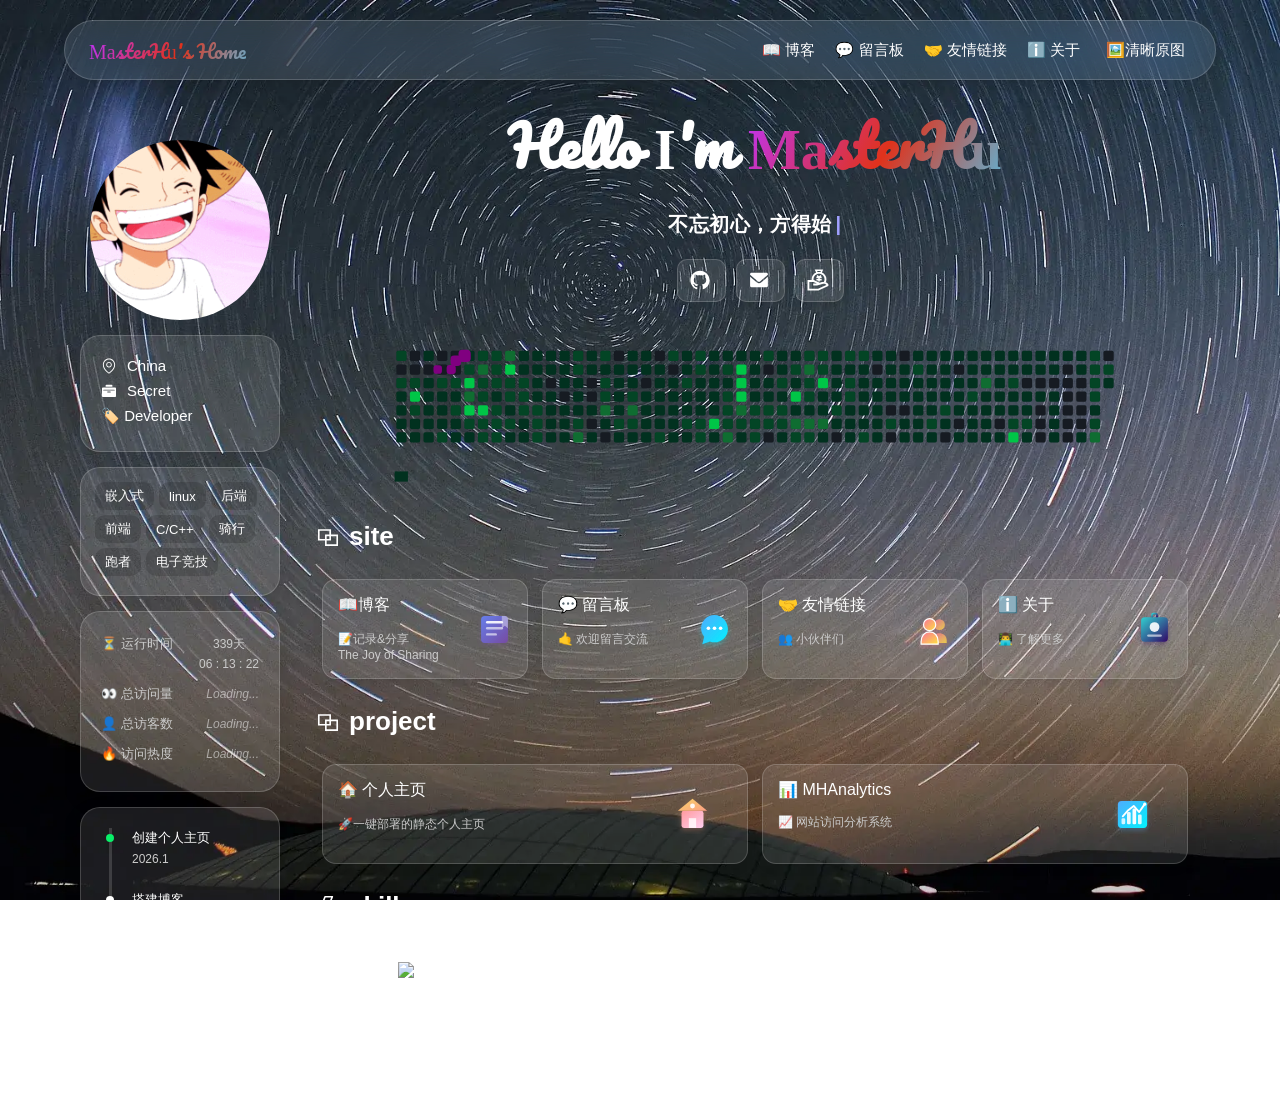
==== index.html @ 06f2e7b7 "♿ feat: v1.1.0 — accessibility and UX enhancement - ♿ WCAG 2.1 AA: ARIA, Focus Trap, keyboard nav, r" ====
<!-- =========================================================
 * MasterHu Homepage
 * Author: MasterHu
 * Website: https://masterhu.com.cn
 * License: CC BY-NC 4.0
 * ========================================================= -->

<!DOCTYPE html>
<html lang="zh-CN">

<head>
  <meta charset="UTF-8">
  <meta http-equiv="X-UA-Compatible" content="IE=edge">
  <meta name="viewport" content="width=device-width, initial-scale=1.0, maximum-scale=5.0, user-scalable=yes">

  <!-- Primary Meta Tags -->
  <!-- [CUSTOMIZE]: SEO metadata stays static on purpose — social crawlers
       do not execute JS, so og/twitter/jsonLd must be in the HTML.
       Rendered content is configured in static/js/config.js instead. -->
  <title>𝓜𝓪𝓼𝓽𝓮𝓻𝓱𝓾 | 个人主页</title>
  <meta name="title" content="MasterHu | 个人主页">
  <meta name="description" content="MasterHu 的个人主页 - 记录、分享、成长。让每一次技术探索和生活感悟都有迹可循。">
  <meta name="keywords" content="masterhu,开发者,masterhu主页,masterhu homepage,个人主页,技术博客,开源项目,前端开发,后端开发,嵌入式开发">
  <meta name="author" content="MasterHu">
  <meta name="theme-color" content="#667eea">
  <meta name="robots" content="index,follow">
  <meta name="googlebot" content="index,follow">
  <meta name="language" content="zh-CN">
  <meta name="revisit-after" content="7 days">
  <link rel="canonical" href="https://masterhu.com.cn/">

  <!-- Preload Critical Resources -->
  <!-- live2d is the only runtime third-party origin; no crossorigin — its no-CORS requests reuse this socket -->
  <link rel="preconnect" href="https://registry.npmmirror.com">
  <link rel="preconnect" href="https://skillicons.dev" crossorigin>
  <link rel="preload" as="image" href="./static/img/avatar.gif">
  <link rel="preload" as="image" href="./static/img/background.webp">
  <link rel="preload" href="./static/fonts/Pacifico-Regular.ttf" as="font" type="font/ttf" crossorigin>

  <!-- Open Graph / Facebook Meta Tags -->
  <meta property="og:type" content="website">
  <meta property="og:url" content="https://masterhu.com.cn/">
  <meta property="og:title" content="MasterHu | 个人主页">
  <meta property="og:description" content="探索技术与艺术的边界，记录我的数字旅程。">
  <meta property="og:image" content="https://masterhu.com.cn/static/img/background.webp">
  <meta property="og:image:alt" content="MasterHu Homepage">
  <meta property="og:site_name" content="MasterHu Homepage">
  <meta property="og:locale" content="zh_CN">

  <!-- Twitter -->
  <meta name="twitter:card" content="summary_large_image">
  <meta name="twitter:url" content="https://masterhu.com.cn/">
  <meta name="twitter:title" content="MasterHu | 个人主页">
  <meta name="twitter:description" content="探索技术与艺术的边界，记录我的数字旅程。">
  <meta name="twitter:image" content="https://masterhu.com.cn/static/img/background.webp">
  <meta name="twitter:creator" content="@masterhu">
  <meta name="twitter:site" content="@masterhu">

  <!-- Additional SEO Meta Tags -->
  <meta name="application-name" content="MasterHu Homepage">
  <meta name="apple-mobile-web-app-title" content="MasterHu">
  <meta name="apple-mobile-web-app-capable" content="yes">
  <meta name="apple-mobile-web-app-status-bar-style" content="default">
  <meta name="mobile-web-app-capable" content="yes">
  <meta name="msapplication-TileColor" content="#667eea">

  <!-- JSON-LD Structured Data -->
  <script type="application/ld+json">
  {
    "@context": "https://schema.org",
    "@type": "Person",
    "name": "MasterHu",
    "url": "https://masterhu.com.cn",
    "sameAs": [
      "https://github.com/masterhulab",
      "https://blog.masterhu.com.cn"
    ],
    "jobTitle": "Full Stack Developer",
    "worksFor": {
      "@type": "Organization",
      "name": "Freelance"
    },
    "knowsAbout": ["HTML", "CSS", "JavaScript", "React", "Vue", "Node.js", "Python", "Go", "C/C++", "Linux", "Docker"],
    "image": "https://masterhu.com.cn/static/img/avatar.gif"
  }
  </script>

  <!-- Favicon -->
  <link rel="icon" href="./static/img/favicon.ico">
  <link rel="apple-touch-icon" href="./static/img/avatar.gif">

  <!-- Site Config: single content source, edit static/js/config.js -->
  <script src="./static/js/config.js"></script>

  <!-- Without JS nothing renders: drop the overlay and show a hint instead -->
  <noscript>
    <style>
      .mh-loading { display: none !important; }
      .mh-noscript { display: flex !important; }
    </style>
    <div class="mh-noscript" role="alert">
      <div class="mh-noscript-card">
        <span class="mh-noscript-icon">🛰️</span>
        <p>本站内容由 JavaScript 渲染，请在浏览器设置中启用后刷新。</p>
      </div>
    </div>
  </noscript>

  <!-- Inline Theme: Prevent Flash of Unstyled Content (FOUC) -->
  <!-- Reads SITE_CONFIG.themes.classes; with no config there is nothing to
       apply, so the page stays on the :root defaults -->
  <script>
    try {
      var t = parseInt(localStorage.getItem("MH_THEME_INDEX"), 10);
      if (!isFinite(t)) t = 0;
      var THEME_CLASSES = (typeof SITE_CONFIG !== "undefined" && SITE_CONFIG.themes && SITE_CONFIG.themes.classes)
        ? SITE_CONFIG.themes.classes
        : [];
      if (THEME_CLASSES[t]) document.documentElement.classList.add(THEME_CLASSES[t]);
    } catch(e) {}
  </script>

  <!-- Stylesheets -->
  <link rel="stylesheet" href="./static/css/style.css?v=1.1.0">
  <link rel="stylesheet" href="./static/css/mobile.css?v=1.1.0">
  <link rel="stylesheet" href="./static/css/theme.css?v=1.1.0">
</head>

<body>
  <!-- Loading Screen -->
  <div class="mh-loading" role="status" aria-label="页面加载中">
    <div class="mh-loading-spinner">
      <div class="mh-loading-ring"></div>
    </div>
    <span class="mh-loading-text" id="loading-brand"></span>
  </div>

  <!-- Navigation Bar -->
  <nav class="mh-nav">
    <div class="nav-container">
      <span class="gradient-text" id="nav-brand"></span>
      <!-- Nav links and the theme toggle are rendered from SITE_CONFIG.nav -->
      <ul class="nav-links" id="nav-links"></ul>
      <div class="nav-burger" aria-label="Toggle navigation" aria-expanded="false" role="button" tabindex="0">
        <div class="line1" aria-hidden="true"></div>
        <div class="line2" aria-hidden="true"></div>
        <div class="line3" aria-hidden="true"></div>
      </div>
    </div>
  </nav>

  <!-- Background Filter Overlay -->
  <div class="mh-bg-filter" aria-hidden="true"></div>

  <!-- Main Layout -->
  <main class="mh-layout">
    <!-- Left Sidebar -->
    <aside class="mh-sidebar">
      <div class="mh-avatar" id="sidebar-avatar"></div>
      <div class="mh-sidebar-section mh-bio" id="sidebar-bio"></div>
      <div class="mh-sidebar-section mh-tags" id="sidebar-tags"></div>
      <dl class="mh-sidebar-section mh-status">
        <div class="mh-status-item mh-status-item--uptime">
          <dt class="mh-status-title">⏳ 运行时间</dt>
          <dd class="mh-status-text mh-status-text--uptime" id="run-time">Loading...</dd>
        </div>
        <div class="mh-status-item">
          <dt class="mh-status-title">👀 总访问量</dt>
          <dd class="mh-status-text">
            <span id="mh_site_pv"><i class="mh-inline-loading">Loading...</i></span>
          </dd>
        </div>
        <div class="mh-status-item">
          <dt class="mh-status-title">👤 总访客数</dt>
          <dd class="mh-status-text">
            <span id="mh_site_uv"><i class="mh-inline-loading">Loading...</i></span>
          </dd>
        </div>

        <div class="mh-status-item">
          <dt class="mh-status-title">🔥 访问热度</dt>
          <dd class="mh-status-text">
            <span id="mh_page_pv"><i class="mh-inline-loading">Loading...</i></span>
          </dd>
        </div>
      </dl>
      <div class="mh-sidebar-section mh-timeline">
        <ul class="mh-timeline-list" id="sidebar-timeline"></ul>
      </div>
    </aside>
    <div class="mh-content">
      <header class="hero-section">
        <div class="avatar-mobile" id="hero-avatar"></div>

        <div class="hero-intro">
          <div class="hero-greeting" id="hero-greeting"></div>
          <div class="hero-motto" id="hero-motto" aria-hidden="true"></div>
          <span class="sr-only" id="hero-motto-alt"></span>
        </div>

        <!-- Social action buttons come from SITE_CONFIG.hero.social -->
        <div class="hero-actions" id="hero-actions"></div>

        <div class="snake">
          <img id="snake-img" alt="Snake Contribution Graph" loading="lazy" decoding="async" />
        </div>
      </header>

      <section class="mh-sections">
        <div class="mh-sections-title">
          <svg class="icon" aria-hidden="true">
            <use href="./static/svg/icons.svg#icon-layout"></use>
          </svg><span id="site-section-title"></span>
        </div>
        <div class="mh-site-grid" id="site-grid"></div>

        <div class="mh-sections-title">
          <svg class="icon" aria-hidden="true">
            <use href="./static/svg/icons.svg#icon-layout"></use>
          </svg><span id="project-section-title"></span>
        </div>
        <div class="mh-project-grid" id="project-grid"></div>
      </section>

      <section class="mh-sections">
        <div class="mh-sections-title">
          <svg class="icon" aria-hidden="true">
            <use href="./static/svg/icons.svg#icon-skills"></use>
          </svg>skills
        </div>
        <div class="mh-skills" id="skills"></div>
      </section>
    </div>
  </main>

  <!-- Footer -->
  <footer>
    <p>Copyright &copy; <time id="footer-year" datetime="2026">2026</time> By <a id="footer-link"><span id="footer-signature"></span></a>. <span id="footer-rights"></span></p>
  </footer>

  <!-- Modal for Images -->
  <div class="mh-modal" role="dialog" aria-modal="true" aria-hidden="true">
    <div class="modal-main">
      <button class="modal-close" aria-label="Close modal" type="button">×</button>
      <div class="modal-stack">
        <div class="modal-hint">⟵ 左右滑动切换 ⟶</div>
        <div class="modal-stack-inner" id="reward-stack">
          <div class="modal-arrow modal-arrow-left" aria-hidden="true">‹</div>
          <!-- Reward QR images are rendered from SITE_CONFIG.reward -->
          <div class="modal-arrow modal-arrow-right" aria-hidden="true">›</div>
        </div>
      </div>
      <img class="modal-img" src="data:," alt="Reward QR Code" />
    </div>
  </div>

  <!-- Third-party extras: Live2D mascot + analytics -->
  <!-- [CUSTOMIZE]: Replace CDN / tracker or remove entirely -->
  <!-- Pinned to 1.0.12 for reproducible builds; use the jsdelivr URLs when deploying overseas -->
  <!-- Injected after DOMContentLoaded so first paint never waits on third parties -->
  <script>
    window.addEventListener("DOMContentLoaded", function () {
      // Add entries here (tag + attributes) to bring in your own analytics,
      // chat widget or any other non-critical third-party asset.
      var EXTERNALS = [
        { tag: "link", attrs: { rel: "stylesheet", href: "https://registry.npmmirror.com/weblive2d/1.0.12/files/waifu.css" } },
        { tag: "script", attrs: { src: "https://registry.npmmirror.com/weblive2d/1.0.12/files/js/autoload.js" } },
        { tag: "script", attrs: { src: "https://insight.masterhu.com.cn/tracker.js" } }
      ];
      EXTERNALS.forEach(function (item) {
        var node = document.createElement(item.tag);
        if (item.tag === "script") node.async = true;
        Object.keys(item.attrs).forEach(function (name) {
          node.setAttribute(name, item.attrs[name]);
        });
        document.head.appendChild(node);
      });
    });
  </script>

  <script src="./static/js/script.js?v=1.1.0" defer></script>
</body>
</html>
---- static/css/style.css ----
/* =========================================================
 * MasterHu Homepage Styles
 * Author: MasterHu
 * Website: https://masterhu.com.cn
 * License: CC BY-NC 4.0
 * ========================================================= */

/* ==================================================
   Global Resets & Fonts
================================================== */
:root {
  /* Modern Style Font Stack */
  --font-family-zh: -apple-system, BlinkMacSystemFont, "PingFang SC", "Hiragino Sans GB", "Microsoft YaHei", sans-serif;
  --font-family-en: -apple-system, BlinkMacSystemFont, "SF Pro Text", "Helvetica Neue", Helvetica, Arial, sans-serif;
  --font-family-title: "Pacifico-Regular", cursive;
  
  /* iOS-inspired Design Tokens */
  --modern-radius-lg: 20px;
  --modern-radius-md: 14px;
  --modern-radius-sm: 10px;
  --modern-transition: cubic-bezier(0.25, 0.1, 0.25, 1);
  --spring-bounce: cubic-bezier(0.34, 1.56, 0.64, 1);
}

::selection {
  background-color: var(--accent-color);
  color: var(--primary-text-color);
}

/* Scrollbar Styling */
::-webkit-scrollbar {
  width: 8px;
  height: 8px;
}

::-webkit-scrollbar-track {
  background: transparent;
}

::-webkit-scrollbar-thumb {
  background-color: rgba(128, 128, 128, 0.4);
  border-radius: 4px;
  backdrop-filter: blur(4px);
}

::-webkit-scrollbar-thumb:hover {
  background-color: rgba(128, 128, 128, 0.6);
}

@font-face {
  font-family: "Pacifico-Regular";
  src: url(../fonts/Pacifico-Regular.ttf);
  font-display: swap;
}

* {
  margin: 0;
  padding: 0;
  box-sizing: border-box;
}

html {
  width: 100%;
  /* clip, not hidden: hidden creates a scroll container and breaks descendant position:sticky */
  overflow-x: clip;
  scroll-behavior: smooth;
}

body {
  position: relative;
  display: flex;
  flex-direction: column;
  width: 100%;
  height: 100%;
  min-height: 100vh;
  overflow-x: clip;

  font-family: var(--font-family-en), var(--font-family-zh);
  color: var(--primary-text-color);
  background: var(--main-bg-color);
  background-repeat: no-repeat;
  background-size: cover;
  background-position: center;
  background-attachment: fixed;
  
  transition: color 0.1s ease, background-color 0.2s ease;
}

/* Lock background scroll while the modal is open */
body.modal-open {
  overflow: hidden;
}

a {
  text-decoration: none;
  color: inherit;
  outline: none;
  border: none;
  -webkit-tap-highlight-color: transparent;
}

a:hover {
  text-decoration: none;
}

/* Accessibility: Visible focus for keyboard users */
a:focus-visible,
button:focus-visible {
  outline: 2px solid var(--accent-color);
  outline-offset: 2px;
}

a:focus:not(:focus-visible) {
  outline: none;
}

/* Screen-reader only text (visually hidden, announced by AT) */
.sr-only {
  position: absolute;
  width: 1px;
  height: 1px;
  margin: -1px;
  padding: 0;
  overflow: hidden;
  clip: rect(0, 0, 0, 0);
  white-space: nowrap;
  border: 0;
}



/* ==================================================
   Components: Loading Overlay
================================================== */
/* [CUSTOMIZE] Loading overlay */
.mh-loading {
  position: fixed;
  inset: 0;
  z-index: var(--z-index-loading);
  
  display: flex;
  flex-direction: column;
  justify-content: center;
  align-items: center;
  gap: 32px;
  
  background: var(--main-bg-color);
  background-repeat: no-repeat;
  background-size: cover;
  background-position: center;
  opacity: 1;
  transform: scale(1);
  transition: opacity 0.6s cubic-bezier(0.4, 0, 0.2, 1), 
              transform 0.6s cubic-bezier(0.4, 0, 0.2, 1);
}

.mh-loading.hide {
  opacity: 0;
  transform: scale(1.08);
  pointer-events: none;
}

/* [CUSTOMIZE] Loading spinner — premium multi-layer */
.mh-loading-spinner {
  position: relative;
  width: 80px;
  height: 80px;
  border-radius: 50%;
  /* Layer 1: Outer thin ring */
  border: 1.5px solid rgba(160, 160, 255, 0.2);
  border: 1.5px solid color-mix(in srgb, var(--accent-color, #a0a0ff), transparent 80%);
  animation: mh-loading-outer-spin 6s linear infinite;
  /* Center glow */
  box-shadow: 0 0 30px 2px rgba(160, 160, 255, 0.1);
  box-shadow: 0 0 30px 2px color-mix(in srgb, var(--accent-color, #a0a0ff), transparent 70%);
}

/* Layer 2: Gradient arc ring (inner) */
.mh-loading-ring {
  position: absolute;
  inset: 8px;
  border-radius: 50%;
  background: conic-gradient(
    from 0deg,
    transparent 0%,
    var(--accent-color, #a0a0ff) 25%,
    rgba(160, 160, 255, 0.5) 40%,
    transparent 65%
  );
  background: conic-gradient(
    from 0deg,
    transparent 0%,
    var(--accent-color, #a0a0ff) 25%,
    color-mix(in srgb, var(--accent-color, #a0a0ff), transparent 50%) 40%,
    transparent 65%
  );
  -webkit-mask: radial-gradient(farthest-side, transparent calc(100% - 3px), #000 calc(100% - 3px));
  mask: radial-gradient(farthest-side, transparent calc(100% - 3px), #000 calc(100% - 3px));
  animation: mh-loading-inner-spin 1.4s cubic-bezier(0.45, 0, 0.55, 1) infinite;
}

/* Layer 3: Orbiting dots (3 dots via box-shadow) */
.mh-loading-spinner::before {
  content: "";
  position: absolute;
  top: 50%;
  left: 50%;
  width: 4px;
  height: 4px;
  margin: -2px 0 0 -2px;
  border-radius: 50%;
  background: var(--accent-color, #a0a0ff);
  box-shadow:
    0px -30px 0 -0.5px var(--accent-color, #a0a0ff),
    26px 15px 0 -0.5px var(--accent-color, #a0a0ff),
    -26px 15px 0 -0.5px var(--accent-color, #a0a0ff);
  animation: mh-loading-orbit 3s linear infinite;
}

/* Layer 4: Center pulse glow */
.mh-loading-spinner::after {
  content: "";
  position: absolute;
  top: 50%;
  left: 50%;
  width: 8px;
  height: 8px;
  margin: -4px 0 0 -4px;
  border-radius: 50%;
  background: var(--accent-color, #a0a0ff);
  box-shadow: 0 0 12px 3px rgba(160, 160, 255, 0.3);
  box-shadow: 0 0 12px 3px color-mix(in srgb, var(--accent-color, #a0a0ff), transparent 50%);
  animation: mh-loading-center-pulse 1.8s ease-in-out infinite;
}

/* Brand text */
.mh-loading-text {
  font-family: var(--font-family-en), var(--font-family-zh);
  font-size: 16px;
  font-weight: 700;
  letter-spacing: 4px;
  color: var(--primary-text-color);
  text-transform: uppercase;
  animation: mh-loading-text-breath 2s ease-in-out infinite alternate;
}

/* --- Keyframes --- */
@keyframes mh-loading-outer-spin {
  0% { transform: rotate(0deg); }
  100% { transform: rotate(360deg); }
}

@keyframes mh-loading-inner-spin {
  0% { transform: rotate(0deg); }
  100% { transform: rotate(-360deg); }
}

@keyframes mh-loading-orbit {
  0% { transform: rotate(0deg); }
  100% { transform: rotate(360deg); }
}

@keyframes mh-loading-center-pulse {
  0%, 100% { opacity: 0.4; transform: scale(0.8); }
  50% { opacity: 1; transform: scale(1.3); }
}

@keyframes mh-loading-text-breath {
  0% { opacity: 0.3; }
  100% { opacity: 1; }
}

/* Fallback for reduced motion */
@media (prefers-reduced-motion: reduce) {
  *, *::before, *::after {
    animation-duration: 0.01ms !important;
    animation-iteration-count: 1 !important;
    transition-duration: 0.01ms !important;
    scroll-behavior: auto !important;
  }
}

/* ==================================================
   Custom Cursor
================================================== */
body {
  /* Default Cursor: High Contrast Black Arrow (macOS Black Style), hotspot at arrow tip (4 2) */
  cursor: url("../svg/cursor-auto.svg") 4 2, auto;
}

a, button, .mh-site-card, .mh-project-card, .nav-theme-toggle, .hero-actions-item, .nav-burger {
  /* Pointer Cursor: High Contrast Black Hand, hotspot at fingertip (11 3) */
  cursor: url("../svg/cursor-pointer.svg") 11 3, pointer;
}

/* ==================================================
   Noscript fallback (revealed via <noscript> in index.html)
================================================== */
.mh-noscript {
  display: none;
  position: fixed;
  inset: 0;
  z-index: var(--z-index-loading);

  justify-content: center;
  align-items: center;

  background: var(--main-bg-color);
  background-size: cover;
  background-position: center;
  background-repeat: no-repeat;
}

.mh-noscript-card {
  display: flex;
  flex-direction: column;
  align-items: center;
  gap: 12px;
  padding: 32px 40px;
  max-width: 90%;

  background: var(--card-bg-color);
  border: var(--glass-border);
  border-radius: var(--modern-radius-lg);
  box-shadow: var(--modern-shadow);
  backdrop-filter: blur(var(--card-filter));
  -webkit-backdrop-filter: blur(var(--card-filter));

  color: var(--primary-text-color);
  font-size: 15px;
  line-height: 1.6;
  text-align: center;
}

.mh-noscript-icon {
  font-size: 34px;
  line-height: 1;
}

/* ==================================================
   Layout: Navigation
================================================== */
.mh-nav {
  position: fixed;
  top: 20px;
  left: 50%;
  transform: translateX(-50%);
  z-index: var(--z-index-nav);

  width: 90%;
  max-width: 1200px;
  height: 60px;

  /* Modern Blur Effect for Navigation */
  background: var(--nav-bg-color);
  border: var(--glass-border);
  border-radius: 999px; /* Pill shape */
  box-shadow: var(--modern-shadow);

  backdrop-filter: blur(20px) saturate(180%);
  -webkit-backdrop-filter: blur(20px) saturate(180%);

}

.nav-container {
  display: flex;
  justify-content: space-between;
  align-items: center;
  height: 100%;
  padding: 0 24px;
}

/* Gradient Text Effect */
.gradient-text {
  font-family: var(--font-family-title);
  color: var(--primary-text-color);
  
  background-image: var(--gradient);
  background-size: 200% auto;
  background-position: 0% center;
  -webkit-background-clip: text;
  background-clip: text;
  -webkit-text-fill-color: transparent;
  
  animation: mh-kf-fluid-gradient 10s ease-in-out infinite;
}

.nav-container .gradient-text {
  font-size: 20px;
}

@keyframes mh-kf-fluid-gradient {
  0%   { background-position: 100% 50%; }
  50%  { background-position: 0% 50%; }
  100% { background-position: 100% 50%; }
}

.nav-links {
  display: flex;
  align-items: center;
  gap: 20px;
  list-style: none;
}

.nav-links a {
  display: flex;
  align-items: center;
  gap: 5px;
  
  font-size: 15px;
  font-weight: 500;
  color: var(--primary-text-color);
  
  transition: 0.3s;
}

.nav-links a:hover {
  color: var(--accent-color);
  text-shadow: 0 0 8px rgba(160, 160, 255, 0.4);
  text-shadow: 0 0 8px color-mix(in srgb, var(--accent-color) 40%, transparent);
  transform: scale(1.1);
}

/* Theme Toggle Button */
.nav-theme-toggle {
  display: flex;
  align-items: center;
  justify-content: center;
  
  padding: 6px;
  border: none;
  border-radius: 6px;
  background: transparent;
  
  color: var(--primary-text-color);
  font-size: 15px;
  white-space: nowrap;
  cursor: pointer;
  
  transition: all 0.3s ease;
}

.nav-theme-toggle:hover {
  color: var(--accent-color);
  text-shadow: 0 0 8px rgba(160, 160, 255, 0.4);
  text-shadow: 0 0 8px color-mix(in srgb, var(--accent-color) 40%, transparent);
  transform: scale(1.1);
}

.nav-theme-toggle:focus-visible {
  outline: 2px solid var(--accent-color);
  outline-offset: 2px;
}

/* Burger Menu (Hidden on Desktop) */
.nav-burger {
  display: none;
  cursor: pointer;
}

.nav-burger div {
  width: 25px;
  height: 3px;
  margin: 5px;
  background-color: var(--primary-text-color);
  transition: all 0.3s ease;
  border-radius: 4px;
}

.toggle .line1 { transform: rotate(-45deg) translate(-5px, 6px); }
.toggle .line2 { opacity: 0; }
.toggle .line3 { transform: rotate(45deg) translate(-5px, -6px); }

/* Background Filter Overlay */
.mh-bg-filter {
  position: fixed;
  z-index: var(--z-index-negative);
  width: 100%;
  height: 100%;
  
  background: var(--back-filter-color);
  backdrop-filter: blur(var(--back-filter));
  -webkit-backdrop-filter: blur(var(--back-filter));
  
  pointer-events: none;
  transition: backdrop-filter 0.3s ease;
}

/* ==================================================
   Layout: Main Structure
================================================== */
.mh-layout {
  position: relative;
  display: flex;
  flex-direction: row;
  flex: 1;
  
  width: 100%;
  max-width: 1150px;
  margin: 0 auto;
  padding-top: 60px;
  
  transition: transform 0.5s ease;
}

/* ==================================================
   Component: Sidebar
================================================== */
.mh-sidebar {
  position: sticky;
  /* Offset for the fixed navbar so it does not cover the avatar */
  top: 90px;
  left: 0;
  
  display: flex;
  flex-direction: column;
  align-items: center;
  
  width: 230px;
  height: calc(100vh - 90px);
  padding: 0 15px;
  overflow-y: auto;
}

.mh-sidebar::-webkit-scrollbar {
  display: none;
}

.mh-avatar {
  flex-shrink: 0;
  width: 90%;
  aspect-ratio: 1/1;
  margin: 50px auto 0;
  
  background-image: url(../img/avatar.gif);
  background-size: cover;
  background-position: center;
  background-repeat: no-repeat;
  border-radius: 50%;
}

.mh-sidebar-section {
  flex-shrink: 0;
  width: 100%;
  margin-top: 15px;
  padding: 20px;
  
  background: var(--card-bg-color);
  border-radius: var(--modern-radius-lg);
  border: var(--glass-border);
  box-shadow: var(--modern-shadow);
  
  backdrop-filter: blur(var(--card-filter));
  -webkit-backdrop-filter: blur(var(--card-filter));
}

/* --- Bio Section --- */
.mh-bio {
  display: flex;
  flex-direction: column;
  justify-content: center;
}

.mh-bio-item {
  display: flex;
  align-items: center;
  margin-bottom: 5px;
  
  font-size: 15px;
  line-height: 20px;
  overflow: hidden;
}

.mh-bio-item i, .mh-bio-item svg {
  width: 16px;
  height: 16px;
  margin-right: 10px;
  fill: var(--icon-fill-color);
  font-size: 18px;
}

/* --- Tags Section --- */
.mh-tags {
  display: flex;
  flex-wrap: wrap;
  padding: 14px;
}

.mh-tags-item {
  display: flex;
  justify-content: center;
  align-items: center;
  
  height: 28px;
  margin: 0 5px 5px 0;
  padding: 10px;
  
  background: var(--tag-bg-color);
  border-radius: 10px;
  font-size: 13px;
}

/* --- Status Section --- */
.mh-status {
  display: flex;
  flex-direction: column;
  gap: 1px;
  min-height: min-content;
}

.mh-status-item {
  display: flex;
  justify-content: space-between;
  align-items: center;
  padding: 2px 0;
  margin-bottom: 5px;
  
  font-size: 13px;
  line-height: 20px;
}

.mh-status-title {
  display: flex;
  align-items: center;
  gap: 6px;
  color: var(--secondary-text-color);
}

.mh-status-text {
  font-weight: 600;
  color: var(--primary-text-color);
  font-variant-numeric: tabular-nums;
}

.mh-status-item--uptime {
  align-items: flex-start;
}

.mh-status-text--uptime {
  text-align: center;
  
  font-size: 12px;
  font-weight: 500;
  color: var(--secondary-text-color);
  
  white-space: pre-wrap;
  word-break: break-word;
}

.mh-inline-loading {
  font-size: 12px;
  font-style: italic;
  font-weight: normal;
  opacity: 0.5;
}

/* --- Timeline Section --- */
.mh-timeline-list {
  width: 100%;
  max-height: 220px;
  padding-left: 8px;
  
  list-style: none;
  font-size: 13px;
  
  overflow-y: scroll;
  /* proximity, not mandatory: mandatory locks scrolling when content nears the container height */
  scroll-snap-type: y proximity;
  scrollbar-width: none;
}

.mh-timeline-list::-webkit-scrollbar {
  display: none;
}

.mh-timeline-item {
  position: relative;
  padding: 0 0 24px 20px;
  border-left: 3px solid var(--timeline-line-color);
  scroll-snap-align: start;
  
  color: var(--primary-text-color);
  transition: border-left-color 0.3s ease;
}

.mh-timeline-item--more {
  border-left-style: dashed;
  border-left-color: var(--timeline-line-color);
}

.mh-timeline-item--more .mh-timeline-dot {
  display: none;
}

.mh-timeline-dot {
  position: absolute;
  top: 6px;
  left: -6px;
  
  width: 8px;
  height: 8px;
  
  background-color: var(--timeline-dot-color, #fff);
  border: 2px solid var(--timeline-dot-color, #fff);
  border-radius: 50%;
  
  transition: background-color 0.3s ease, border-color 0.3s ease, box-shadow 0.3s ease;
}

.mh-timeline-list .mh-timeline-item:first-child .mh-timeline-dot {
  background-color: var(--timeline-active-dot-color, #09f069);
  border-color: var(--timeline-active-dot-color, #09f069);
  animation: mh-timeline-pulse 1.8s ease infinite;
}

@keyframes mh-timeline-pulse {
  0%   { box-shadow: 0 0 0 0px var(--timeline-active-dot-color, #09f069); }
  70%  { box-shadow: 0 0 0 8px transparent; }
  100% { box-shadow: 0 0 0 0px transparent; }
}

.mh-timeline-text {
  position: relative;
  margin-bottom: 4px;
  
  font-size: 13px;
  line-height: 1.5;
  color: var(--primary-text-color);
  
  white-space: nowrap;
  overflow: hidden;
  text-overflow: ellipsis;
}

.mh-timeline-item:hover .mh-timeline-text {
  white-space: normal;
  overflow: visible;
}

.mh-timeline-date {
  font-size: 12px;
  color: var(--secondary-text-color);
  transition: transform 0.2s ease, opacity 0.2s ease;
}

.mh-timeline-item:hover .mh-timeline-date {
  transform: scale(1.05);
  opacity: 0.9;
}

.mh-timeline-item:hover .mh-timeline-dot {
  background-color: var(--timeline-active-dot-color, #aaffcd);
  border-color: var(--timeline-active-dot-color, #aaffcd);
  box-shadow: 0 0 10px var(--timeline-active-dot-color, rgba(170, 255, 205, 0.4));
}

/* ==================================================
   Component: Content Area
================================================== */
.mh-content {
  position: relative;
  display: flex;
  flex-direction: column;
  
  width: calc(100% - 230px);
  padding: 20px;
  padding-bottom: 50px;
}

/* --- Hero Section --- */
.avatar-mobile {
  display: flex;
  justify-content: center;
  align-items: center;
  width: 100%;
  margin-top: 20px;
}

.avatar-mobile img {
  display: block;
  flex-shrink: 0;
  width: 120px;
  height: 120px;
  
  border-radius: 50%;
  border: 0.5px solid var(--avatar-border-color, rgba(255, 255, 255, 0.6));
  object-fit: cover;
}

.hero-intro {
  display: flex;
  flex-direction: column;
  justify-content: center;
  align-items: center;
}

.hero-greeting {
  margin: 16px 0;
  font-family: var(--font-family-title);
  font-size: 56px;
  font-weight: 800;
  text-align: center;
}

.hero-motto {
  font-size: 20px;
  font-weight: 600;
  line-height: 1.4;
  letter-spacing: 0.02em;
  text-align: center;
  color: var(--motto-color);
}

#hero-motto::after {
  content: '|';
  margin-left: 4px;
  color: var(--accent-color);
  animation: mh-blink 1s infinite;
}

@keyframes mh-blink {
  0%, 100% { opacity: 1; }
  50% { opacity: 0; }
}

/* --- Hero Actions --- */
.hero-actions {
  display: flex;
  justify-content: center;
  align-items: center;
  
  width: 100%;
  height: 60px;
  margin-top: 12px;
  overflow-x: scroll;
}

.hero-actions::-webkit-scrollbar {
  display: none;
}

.hero-actions-item {
  display: flex;
  justify-content: center;
  align-items: center;
  flex-shrink: 0;
  
  width: 49px;
  height: 43px;
  margin-left: 10px;
  padding: 0;
  
  background: var(--card-bg-color);
  backdrop-filter: blur(var(--card-filter));
  -webkit-backdrop-filter: blur(var(--card-filter));
  
  border-radius: var(--modern-radius-sm);
  border: var(--glass-border);
  box-shadow: 0 1px 2px rgba(0, 0, 0, 0.04), 0 4px 8px rgba(0, 0, 0, 0.06);
  
  cursor: pointer;
  
  transition: width 0.3s var(--modern-transition), transform 0.2s var(--modern-transition);
}

.hero-actions-item:hover {
  width: 95px;
  background: var(--card-hover-color);
  transform: translateY(-2px);
  box-shadow: 0 2px 4px rgba(0, 0, 0, 0.06), 0 8px 16px rgba(0, 0, 0, 0.08);
}

.hero-actions-item:active {
  transform: scale(0.96);
}

.hero-actions-item svg {
  width: 22px;
  height: 22px;
  margin-right: 3px;
  fill: var(--icon-fill-color);
  font-size: 22px;
}

.hero-actions-item-tip {
  display: none;
  white-space: nowrap;
  color: var(--primary-text-color);
}

.hero-actions-item:hover .hero-actions-item-tip {
  display: block;
}

/* --- Snake Graph --- */
.snake {
  width: 85%;
  max-width: 800px;
  margin: 12px auto;
}

.snake img {
  width: 100%;
  height: 100%;
  object-fit: cover;
}

/* --- Sections Title --- */
.mh-sections-title {
  display: flex;
  align-items: center;
  margin: 20px 0;
  
  font-size: 26px;
  font-weight: 800;
  transition: transform 0.4s ease;
}

.mh-sections-title svg {
  width: 26px;
  height: 26px;
  margin-right: 8px;
  fill: var(--icon-fill-color);
}

.mh-sections-title:hover {
  transform: translateY(-5px) scale(1.02);
}

/* --- Grids (Site & Project) --- */
.mh-site-grid, .mh-project-grid {
  display: flex;
  flex-wrap: wrap;
}

@keyframes mh-fade-in-up {
  from {
    opacity: 0;
    transform: translateY(20px);
  }
  to {
    opacity: 1;
    transform: translateY(0);
  }
}

.mh-site-card, .mh-project-card {
  display: flex;

  width: calc(25% - 14px);
  height: 100px;
  margin: 7px;
  padding: 15px;

  background-color: var(--card-bg-color);
  border-radius: var(--modern-radius-md);
  border: var(--glass-border);
  box-shadow: 0 1px 3px rgba(0, 0, 0, 0.04), 0 4px 12px rgba(0, 0, 0, 0.06);

  backdrop-filter: blur(var(--card-filter));
  -webkit-backdrop-filter: blur(var(--card-filter));

  /* Hidden until the IntersectionObserver adds .mh-in on first viewport entry */
  opacity: 0;

  transition: opacity 0.5s ease, background-color 0.3s ease, transform 0.3s var(--spring-bounce), box-shadow 0.3s var(--spring-bounce);
}

.mh-site-card.mh-in, .mh-project-card.mh-in {
  animation: mh-fade-in-up 0.6s cubic-bezier(0.2, 0.8, 0.2, 1) forwards;
}

/* Staggered Delays for Cards */
.mh-site-card:nth-child(1) { animation-delay: 0.1s; }
.mh-site-card:nth-child(2) { animation-delay: 0.2s; }
.mh-site-card:nth-child(3) { animation-delay: 0.3s; }
.mh-site-card:nth-child(4) { animation-delay: 0.4s; }
.mh-project-card:nth-child(1) { animation-delay: 0.5s; }
.mh-project-card:nth-child(2) { animation-delay: 0.6s; }

/* Skills banner: revealed together with the cards via .mh-in */
.mh-skills img {
  opacity: 0;
  transform: translateY(20px);
  transition: opacity 0.6s ease, transform 0.6s cubic-bezier(0.2, 0.8, 0.2, 1);
}

.mh-skills img.mh-in {
  opacity: 1;
  transform: none;
}

/* Cards start at opacity:0 and rely on the animation; restore them when animations are off */
@media (prefers-reduced-motion: reduce) {
  .mh-site-card,
  .mh-project-card,
  .mh-skills img {
    opacity: 1;
    transform: none;
    animation: none;
    transition: none;
  }
}

/* Project cards are fewer — 2 per row fills the grid instead of leaving half empty */
.mh-project-card {
  width: calc(50% - 14px);
}

.mh-site-card:hover, .mh-project-card:hover {
  box-shadow: 0 4px 8px rgba(0, 0, 0, 0.06), 0 16px 32px rgba(0, 0, 0, 0.1);
  transform: translateY(-4px);
}

.mh-site-card:active, .mh-project-card:active {
  transform: scale(0.98);
}

.mh-site-card:hover .mh-site-content,
.mh-project-card:hover .mh-project-content {
  width: 100%;
}

.mh-site-card:hover .mh-site-icon,
.mh-project-card:hover .mh-project-icon {
  width: 0%;
}

.mh-site-content, .mh-project-content {
  width: 80%;
  height: 100%;
  transition: width 0.4s ease;
}

.mh-site-content h3, .mh-project-content h3 {
  margin: 0;
  font-size: 16px;
  font-weight: normal;
  color: var(--card-title-color);
  transition: font-size 0.4s ease;
}

.mh-site-card:hover h3, .mh-project-card:hover h3 {
  font-size: 20px;
}

.mh-site-content p, .mh-project-content p {
  margin-top: 15px;
  font-size: 12px;
  color: var(--secondary-text-color);
}

.mh-site-icon, .mh-project-icon {
  display: flex;
  justify-content: center;
  align-items: center;
  
  width: 20%;
  height: 100%;
  overflow: hidden;
  transition: width 0.4s ease;
}

.mh-site-icon img, .mh-project-icon img {
  width: 39px;
  height: 39px;
  transition: transform 0.4s ease;
  animation: mh-float 3s ease-in-out infinite;
}

@keyframes mh-float {
  0% { transform: translateY(0px); }
  50% { transform: translateY(-3px); }
  100% { transform: translateY(0px); }
}

.mh-site-card:hover img, .mh-project-card:hover img {
  transform: scale(1.1) rotate(10deg);
  animation: none;
}

/* --- Skills --- */
.mh-skills {
  display: flex;
  flex-direction: column;
  align-items: center;
  width: 100%;
  padding: 20px;
}

.mh-skills img {
  width: 85%;
  max-width: 960px;
  height: auto;
  margin: 0 auto;
  object-fit: contain;
}

.mh-skills #skill-mobile {
  display: none;
}

/* --- Footer --- */
footer {
  width: 100%;
  padding: 10px;
  
  background: var(--card-bg-color);
  backdrop-filter: blur(var(--card-filter));
  -webkit-backdrop-filter: blur(var(--card-filter));
  
  text-align: center;
  font-size: 13px;
  color: var(--footer-text-color);
}

/* ==================================================
   Component: Modal
================================================== */
.mh-modal {
  position: fixed;
  top: 0;
  z-index: var(--z-index-modal);
  
  display: flex;
  flex-direction: column;
  justify-content: center;
  align-items: center;
  
  width: 100vw;
  height: 100vh;
  
  background: var(--modal-bg-color, rgba(0, 0, 0, 0.4));
  backdrop-filter: blur(24px) saturate(180%);
  -webkit-backdrop-filter: blur(24px) saturate(180%);
  
  opacity: 0;
  visibility: hidden;
  transition: opacity 0.4s cubic-bezier(0.4, 0, 0.2, 1),
              visibility 0.4s cubic-bezier(0.4, 0, 0.2, 1);
}

.mh-modal.active {
  opacity: 1;
  visibility: visible;
}

.modal-main {
  position: relative;
  z-index: var(--z-index-modal-content);
  
  display: flex;
  justify-content: center;
  align-items: center;
  
  width: auto;
  max-width: 800px;
  max-height: 85vh;
  min-width: 300px;
  
  background: var(--modal-main-bg, var(--card-bg-color));
  
  /* Glassmorphism Border */
  border: 1px solid rgba(255, 255, 255, 0.1);
  border-top: 1px solid rgba(255, 255, 255, 0.25);
  border-left: 1px solid rgba(255, 255, 255, 0.15);
  
  border-radius: 24px;
  
  /* Enhanced Deep Shadow */
  box-shadow: 
    0 25px 50px -12px rgba(0, 0, 0, 0.5),
    0 0 0 1px rgba(255, 255, 255, 0.05) inset;
    
  overflow: hidden;
  
  transform: scale(0.9) translateY(20px);
  transition: transform 0.4s cubic-bezier(0.19, 1, 0.22, 1);
}

.modal-main.active {
  transform: scale(1) translateY(0);
}

.modal-close {
  position: absolute;
  top: 16px;
  right: 16px;
  z-index: 10;
  
  display: flex;
  justify-content: center;
  align-items: center;
  
  width: 36px;
  height: 36px;
  
  background: rgba(0, 0, 0, 0.2);
  border-radius: 50%;
  color: #fff;
  font-size: 22px;
  line-height: 1;
  cursor: pointer;
  
  transition: all 0.3s cubic-bezier(0.34, 1.56, 0.64, 1);
  backdrop-filter: blur(4px);
  
  border: 1px solid rgba(255, 255, 255, 0.1);
}

.modal-close:hover {
  background: rgba(255, 255, 255, 0.3);
  transform: scale(1.1) rotate(90deg);
  box-shadow: 0 0 15px rgba(255, 255, 255, 0.2);
}

.modal-img {
  display: block;
  max-width: 100%;
  max-height: 85vh;
  object-fit: contain;
}

/* Mobile Stack in Modal */
.modal-stack {
  position: relative;
  width: 100%;
  padding: 40px 20px 20px; /* Top padding for close button */
  background: transparent;
  box-shadow: none;
  border: none;
  backdrop-filter: none;
}

.modal-stack-inner {
  position: relative;
  display: flex;
  justify-content: center;
  align-items: center;
  
  width: 100%;
  max-width: 360px;
  margin: 0 auto;
  aspect-ratio: 1 / 1;
  overflow: hidden;
}

.modal-stack .stack-img {
  display: block;
  width: 100%;
  max-width: 100%;
  height: 100%;
  object-fit: contain;
}

.modal-stack .stack-img + .stack-img {
  display: none;
}

.modal-arrow {
  position: absolute;
  top: 50%;
  transform: translateY(-50%);
  z-index: 5;
  
  display: flex;
  justify-content: center;
  align-items: center;
  
  width: 32px;
  height: 32px;
  
  background: rgba(0, 0, 0, 0.3);
  border-radius: 50%;
  backdrop-filter: blur(4px);
  
  color: #ffffff;
  font-size: 20px;
  line-height: 1;
  cursor: pointer;
  transition: all 0.2s ease;
}

.modal-arrow:active {
  transform: translateY(-50%) scale(0.9);
  background: rgba(0, 0, 0, 0.5);
}

.modal-arrow-left { left: 0; }
.modal-arrow-right { right: 0; }

.modal-hint {
  display: none;
  position: absolute;
  top: 10px;
  left: 50%;
  transform: translateX(-50%);
  z-index: 2;
  
  padding: 6px 16px;
  background: rgba(0, 0, 0, 0.5);
  border-radius: 20px;
  backdrop-filter: blur(8px);
  -webkit-backdrop-filter: blur(8px);
  
  color: rgba(255, 255, 255, 0.9);
  font-size: 12px;
  font-weight: 500;
  letter-spacing: 0.5px;
  white-space: nowrap;
}

/* ==================================================
   Utilities & Animations
================================================== */
/* Desktop Defaults (Hide Mobile-Specific) — 801 so this never overlaps mobile.css (max-width: 800px) */
@media (min-width: 801px) {
  .avatar-mobile { display: none; }
  .modal-stack { display: none; }
}

@keyframes mh-nav-link-fade {
  from { opacity: 0; transform: translateX(50px); }
  to { opacity: 1; transform: translateX(0px); }
}
---- static/css/mobile.css ----
/* =========================================================
 * MasterHu Homepage Mobile Styles
 * Author: MasterHu
 * Website: https://masterhu.com.cn
 * License: CC BY-NC 4.0
 * ========================================================= */

/* ==================================================
   Mobile Styles (max-width: 800px)
=================================================== */

@media (max-width: 800px) {
  
  /* ==================================================
   Layout: Body & Global Overrides
=================================================== */
  body {
    background-attachment: scroll;
    font-size: 14px;
  }

  .mh-bg-filter {
    backdrop-filter: none;
    -webkit-backdrop-filter: none;
  }

  /* ==================================================
   Layout: Navigation
=================================================== */
  .mh-nav {
    top: 16px;
    width: 92%;
    height: 56px;
    
    backdrop-filter: blur(20px) saturate(180%);
    -webkit-backdrop-filter: blur(20px) saturate(180%);
  }

  .nav-container {
    position: relative;
    z-index: var(--z-index-nav-container);
    
    height: 56px;
    padding: 0 20px;
  }

  .nav-container .gradient-text {
    font-size: 18px;
  }

  /* ==================================================
   Component: Mobile Menu (Nav Links)
=================================================== */
  .nav-links {
    position: absolute;
    top: 100%;
    right: 20px;
    z-index: var(--z-index-nav-menu);
    
    display: flex;
    flex-direction: column;
    align-items: flex-start;
    gap: 8px;
    
    width: auto;
    min-width: 160px;
    height: auto;
    padding: 8px;
    margin-top: 12px;
    
    background: var(--card-bg-color);
    border: var(--glass-border);
    border-radius: 14px; /* Context Menu Radius */
    box-shadow: 0 10px 40px rgba(0, 0, 0, 0.2);
    
    backdrop-filter: blur(20px) saturate(180%);
    -webkit-backdrop-filter: blur(20px) saturate(180%);
    
    white-space: nowrap;
    opacity: 0;
    pointer-events: none;
    
    /* Animation: Slide down + Scale from top-right */
    transform-origin: top right;
    transform: translateY(-10px) scale(0.9);
    transition: all 0.3s cubic-bezier(0.2, 0.8, 0.2, 1);
  }

  .nav-links li {
    width: 100%;
    opacity: 0;
  }

  .nav-links a,
  .nav-theme-toggle {
    position: relative;
    z-index: var(--z-index-nav-item);
    
    display: flex;
    align-items: center;
    width: 100%;
    height: 44px; /* Fixed height for consistency */
    padding: 0 16px; /* Consistent horizontal padding */
    box-sizing: border-box; /* Ensure padding doesn't affect width */
    
    color: var(--primary-text-color);
    font-size: 16px;
    text-align: left;
    text-decoration: none;
    white-space: nowrap;
    
    border-radius: 8px;
    transition: background-color 0.2s;
  }
  
  .nav-theme-toggle {
    border: none;
    background: transparent;
    backdrop-filter: none;
    -webkit-backdrop-filter: none;
    /* Reset button styles */
    justify-content: flex-start; /* Align text/icon to left like links */
    font-family: inherit;
    cursor: pointer;
  }
  
  /* Icon alignment fix if toggle has icon */
  .nav-theme-toggle svg {
    margin-right: 8px; /* Match gap of nav links if any */
  }

  /* Active State Feedback */
  .nav-links a:active,
  .nav-theme-toggle:active {
    background-color: var(--card-hover-color);
  }
  .nav-active li {
    opacity: 1;
    animation: mh-nav-link-fade 0.3s ease forwards;
  }

  .nav-links.nav-active {
    opacity: 1;
    transform: translateY(0) scale(1);
    pointer-events: auto;
  }

  /* ==================================================
   Component: Burger Menu
=================================================== */
  .nav-burger {
    display: block;
    position: relative;
    z-index: var(--z-index-nav-burger);
  }

  /* ==================================================
   Layout: Main Structure
=================================================== */
  .mh-layout {
    flex-direction: column;
    padding-top: 50px;
  }

  /* Hide Sidebar on Mobile */
  .mh-sidebar {
    display: none;
  }

  /* Full Width Content */
  .mh-content {
    width: 100%;
  }

  /* ==================================================
   Content: Hero Section
=================================================== */
  .hero-greeting {
    margin: 2vw 0;
    /* 7vw keeps "Hello I'm <name>" on one line down to 320px;
       56px at the 800px boundary matches the desktop size exactly */
    font-size: clamp(24px, 7vw, 56px);
  }

  .hero-motto {
    font-size: clamp(12px, 4vw, 20px);
  }

  .snake {
    width: 100%;
  }

  .hero-actions {
    margin-top: 3vw;
  }

  /* ==================================================
     Content: Cards (Site & Project)
  =================================================== */
  .mh-site-card,
  .mh-project-card {
    padding: 10px;
  }

  .mh-site-card {
    width: calc(50% - 18px);
    margin: 9px;
  }

  .mh-project-card {
    width: calc(100% - 30px);
    height: 110px;
    margin: 8px 15px;
  }

  .mh-site-content,
  .mh-project-content {
    width: 100%;
  }

  .mh-site-content p,
  .mh-project-content p {
    font-size: 13px;
  }

  /* Disable hover effects on mobile */
  .mh-site-card:hover .mh-site-content h3,
  .mh-project-card:hover .mh-project-content h3 {
    font-size: 18px;
  }

  .mh-site-card:hover,
  .mh-project-card:hover {
    transform: none;
    box-shadow: none;
  }

  .mh-site-icon,
  .mh-project-icon {
    display: none;
  }

  .mh-site-icon img,
  .mh-project-icon img {
    animation: none;
  }

  /* Live2D mascot covers the timeline and cards on narrow screens — hide it */
  #waifu {
    display: none !important;
  }

  /* ==================================================
   Content: Skills (Mobile Switch)
================================================== */
  .mh-loading-spinner {
    width: 60px;
    height: 60px;
  }

  .mh-loading-ring {
    inset: 6px;
  }

  .mh-loading-text {
    font-size: 14px;
    letter-spacing: 3px;
  }

  .mh-skills #skill-mobile {
    display: block;
  }

  .mh-skills #skill-pc {
    display: none;
  }

  .mh-skills img {
    width: 92%;
    max-width: 360px;
  }

  /* ==================================================
   Component: Modal (Mobile Stack)
=================================================== */
  .mh-modal {
    padding: 16px;
  }

  .modal-main {
    width: 78vw;
    max-width: 360px;
    min-height: auto;
    border-radius: 16px;
  }

  .modal-img {
    display: none;
  }

  .modal-stack {
    display: block;
    gap: 16px;
    padding: 40px 20px 20px;
  }

  .modal-hint {
    display: block;
  }
}
---- static/css/theme.css ----
/* =========================================================
 * MasterHu Homepage Theme Configuration
 * Author: MasterHu
 * Website: https://masterhu.com.cn
 * License: CC BY-NC 4.0
 * ========================================================= */

/* ==================================================
   Theme Variables & Defaults
   
   Naming Convention:
   - Use kebab-case for all variables (e.g., --main-bg-color).
   - Prefix with the component or property it affects.
   - Use descriptive names for colors and values.
=================================================== */
/* [CUSTOMIZE]: Theme variables — edit colors, borders, and shadows here */
:root {
  /* Synced to <meta name="theme-color"> by script.js; override per theme */
  --theme-color: #1c1c1e;

  /* --- Backgrounds --- */
  /* Main page background image */
  --main-bg-color: url(../img/background.webp);
  /* Gradient used for text or accents */
  --gradient: linear-gradient(120deg, #bd34fe, #e0321b 30%, #41d1ff 60%);
  
  /* --- Filters & Effects --- */
  /* Backdrop blur amount for the background overlay */
  --back-filter: 0px;
  /* Color overlay for the background */
  --back-filter-color: #00000000;
  /* Blur amount for glassmorphism cards */
  --card-filter: 0px;

  /* --- Text Colors --- */
  /* Primary text color (Main Content) */
  --primary-text-color: #ffffff;
  /* Accent color (Primary Brand Color) */
  --accent-color: #a0a0ff;
  /* Title color in cards */
  --card-title-color: #ffffff;
  /* Secondary text color (Subtitles, Dates, Status) */
  --secondary-text-color: #cccccc;
  /* Footer text color */
  --footer-text-color: #ffffff;
  /* Background for selected text (reserved for user customization) */
  --text-bg-color: transparent;

  /* --- Component Colors --- */
  /* Background for cards/containers */
  --card-bg-color: rgba(255, 255, 255, 0.1); 
  /* Hover state for cards/interactive elements */
  --card-hover-color: rgba(255, 255, 255, 0.2);
  /* Background for tags in the sidebar */
  --tag-bg-color: rgba(0, 0, 0, 0.15);
  /* Motto text color */
  --motto-color: #ffffff;

  /* --- Navigation --- */
  /* Navbar background (More translucent) */
  --nav-bg-color: rgba(255, 255, 255, 0.1);
  /* Navbar background once the page is scrolled (deeper glass) */
  /* Navbar border color (reserved for user customization) */
  --nav-border-color: rgba(255, 255, 255, 0.2);
  /* Navbar shadow (reserved for user customization) */
  --nav-shadow: 0 8px 32px 0 rgba(0, 0, 0, 0.1);
  
  /* --- Timeline & Icons --- */
  /* Vertical line color in timeline */
  --timeline-line-color: rgba(255, 255, 255, 0.15);
  /* Timeline dot color (default white) */
  --timeline-dot-color: #ffffff;
  /* Timeline active dot color (first item pulse) */
  --timeline-active-dot-color: #09f069;
  /* Avatar border color */
  --avatar-border-color: rgba(255, 255, 255, 0.6);
  /* Fill color for SVG icons */
  --icon-fill-color: #ffffff;

  /* --- Borders & Shadows (iOS-inspired) --- */
  /* Glass border - adjusts based on theme lightness */
  --glass-border: 1px solid rgba(255, 255, 255, 0.18);
  /* Component Shadow - iOS-style layered depth */
  --modern-shadow: 0 1px 3px rgba(0, 0, 0, 0.06), 0 8px 24px rgba(0, 0, 0, 0.08);

  /* --- Modal --- */
  /* Full screen modal overlay background */
  --modal-bg-color: rgba(20, 20, 20, 0.6);
  /* Modal content box background */
  --modal-main-bg: rgba(18, 18, 18, 0.96);

  /* Z-Index Layers */
  --z-index-negative: -1;
  --z-index-nav: 1000;
  --z-index-nav-menu: 2001;
  --z-index-nav-burger: 2002;
  --z-index-nav-item: 2003;
  --z-index-nav-container: 2005;
  --z-index-modal: 99999;
  --z-index-modal-content: 100000;
  --z-index-loading: 999999;
}

/* ==================================================
   Theme Definitions
=================================================== */

/* --- Clear Theme (Default) --- */
.theme-clear {
  /* Inherits default values from :root */
  --theme-color: #1c1c1e;
}

/* --- Dim Theme --- */
.theme-dim {
  --theme-color: #1c1c1e;
  --primary-text-color: #eeeeee;
  --accent-color: #747bff;
  
  --card-bg-color: rgba(0, 0, 0, 0.4);
  --card-hover-color: rgba(255, 255, 255, 0.08);
  --secondary-text-color: #ffffff;
  --tag-bg-color: rgba(255, 255, 255, 0.1);
  
  --card-filter: 20px;
  --back-filter-color: rgba(0, 0, 0, 0.3);
  
  --nav-bg-color: rgba(0, 0, 0, 0.4);
  --nav-border-color: rgba(255, 255, 255, 0.08);
  
  --timeline-line-color: rgba(255, 255, 255, 0.1);
  
  --modal-bg-color: rgba(0, 0, 0, 0.65);
  --modal-main-bg: rgba(28, 28, 30, 0.95); /* iOS System Gray 6 */
  
  --glass-border: 1px solid rgba(255, 255, 255, 0.08);
  --modern-shadow: 0 1px 3px rgba(0, 0, 0, 0.12), 0 8px 24px rgba(0, 0, 0, 0.16);
}

/* --- Fresh Theme --- */
.theme-fresh {
  --theme-color: #eef2f7;
  --main-bg-color: linear-gradient(160deg, #eef2f7 0%, #e7edfa 100%);
  --primary-text-color: #000000;
  --accent-color: #667eea;
  --text-bg-color: rgba(121, 163, 231, 0.5);

  --card-bg-color: rgba(249, 250, 251, 0.42);
  --card-hover-color: rgba(244, 245, 246, 0.8);
  --card-title-color: #000000;
  --secondary-text-color: #494949;
  
  --footer-text-color: #333333;
  --tag-bg-color: #c7e1fa;
  --icon-fill-color: #000000;
  
  --nav-bg-color: rgba(255, 255, 255, 0.6);
  --nav-border-color: rgba(0, 0, 0, 0.05);
  --nav-shadow: 0 8px 32px 0 rgba(31, 38, 135, 0.1);
  
  --timeline-line-color: rgba(0, 0, 0, 0.1);
  --timeline-dot-color: #333333;
  --avatar-border-color: rgba(0, 0, 0, 0.15);
  --motto-color: #000000;
  
  --modal-bg-color: rgba(0, 0, 0, 0.25);
  --modal-main-bg: rgba(255, 255, 255, 0.96);
  
  --glass-border: 1px solid rgba(255, 255, 255, 0.4);
  --modern-shadow: 0 1px 2px rgba(0, 0, 0, 0.04), 0 4px 12px rgba(0, 0, 0, 0.06);
}

/* --- Blur Theme --- */
.theme-blur {
  --theme-color: #1c1c1e;
  --primary-text-color: #eeeeee;
  --accent-color: #a0a0ff;
  
  --card-bg-color: rgba(0, 0, 0, 0.22);
  --card-hover-color: rgba(51, 51, 51, 0.22);
  --secondary-text-color: #ffffff;
  
  --back-filter: 19px;
  --back-filter-color: rgba(0, 0, 0, 0.19);
  
  --nav-bg-color: rgba(0, 0, 0, 0.2);
  --nav-border-color: rgba(255, 255, 255, 0.1);
  
  --timeline-line-color: rgba(255, 255, 255, 0.15);
  
  --modal-bg-color: rgba(0, 0, 0, 0.65);
  --modal-main-bg: rgba(10, 10, 10, 0.98);
}

/* --- Sky Theme --- */
.theme-sky {
  --theme-color: #a2d1ff;
  --main-bg-color: linear-gradient(135deg, #a2d1ff 0%, #e8f4ff 100%);
  --primary-text-color: #000000;
  --accent-color: #4a90e2;
  --text-bg-color: rgba(196, 217, 251, 0.5);
  
  --card-bg-color: rgba(249, 250, 251, 0.5);
  --card-hover-color: rgba(244, 245, 246, 0.8);
  --card-title-color: #000000;
  --secondary-text-color: #494949;
  
  --footer-text-color: #222222;
  --tag-bg-color: rgba(162, 209, 255, 0.3);
  --icon-fill-color: #000000;
  
  --nav-bg-color: rgba(255, 255, 255, 0.5);
  --nav-border-color: rgba(255, 255, 255, 0.6);
  --nav-shadow: 0 8px 32px 0 rgba(31, 38, 135, 0.15);
  
  --timeline-line-color: rgba(74, 144, 226, 0.3);
  --timeline-dot-color: #4a90e2;
  --avatar-border-color: rgba(0, 0, 0, 0.1);
  --motto-color: #000000;
  
  --modal-bg-color: rgba(0, 0, 0, 0.25);
  --modal-main-bg: rgba(255, 255, 255, 0.96);
  
  --glass-border: 1px solid rgba(255, 255, 255, 0.4);
  --modern-shadow: 0 1px 2px rgba(0, 0, 0, 0.04), 0 4px 12px rgba(0, 0, 0, 0.06);
}

/* --- White Theme --- */
.theme-white {
  --theme-color: #f2f2f7;
  --main-bg-color: #f2f2f7; /* System Gray 6 (Light) */
  --primary-text-color: #000000;
  --accent-color: #007aff; /* System Blue */
  --text-bg-color: rgba(0, 0, 0, 0.05);
  
  --card-bg-color: rgba(255, 255, 255, 0.7);
  --card-hover-color: rgba(255, 255, 255, 0.9);
  --card-title-color: #000000;
  --secondary-text-color: #3c3c43; /* System Label Color */
  
  --footer-text-color: #8e8e93;
  --tag-bg-color: rgba(0, 0, 0, 0.05);
  --icon-fill-color: #000000;
  
  --nav-bg-color: rgba(255, 255, 255, 0.8);
  --nav-border-color: rgba(0, 0, 0, 0.05);
  --nav-shadow: 0 4px 16px rgba(0, 0, 0, 0.05);
  
  --timeline-line-color: #c6c6c8;
  --timeline-dot-color: #333333;
  --avatar-border-color: rgba(0, 0, 0, 0.1);
  --motto-color: #000000;
  
  --modal-bg-color: rgba(0, 0, 0, 0.2);
  --modal-main-bg: rgba(255, 255, 255, 0.95);
  
  --glass-border: 1px solid rgba(0, 0, 0, 0.05);
  --modern-shadow: 0 1px 2px rgba(0, 0, 0, 0.04), 0 4px 12px rgba(0, 0, 0, 0.06);
}

/* --- Dark Theme --- */
.theme-dark {
  --theme-color: #000000;
  --main-bg-color: #000000;
  --primary-text-color: #ffffff;
  --accent-color: #0a84ff; /* System Dark Blue */
  --text-bg-color: rgba(255, 255, 255, 0.1);
  
  --card-bg-color: rgba(28, 28, 30, 0.6); /* System Gray 6 (Dark) */
  --card-hover-color: rgba(44, 44, 46, 0.8);
  --card-title-color: #ffffff;
  --secondary-text-color: #ebebf5;
  
  --footer-text-color: #8e8e93;
  --tag-bg-color: rgba(255, 255, 255, 0.1);
  --icon-fill-color: #ffffff;
  
  --nav-bg-color: rgba(28, 28, 30, 0.6);
  --nav-border-color: rgba(255, 255, 255, 0.1);
  --nav-shadow: 0 4px 24px rgba(0, 0, 0, 0.5);
  
  --timeline-line-color: rgba(255, 255, 255, 0.2);
  
  --modal-bg-color: rgba(0, 0, 0, 0.75);
  --modal-main-bg: rgba(28, 28, 30, 0.95);
  
  --glass-border: 1px solid rgba(255, 255, 255, 0.1);
  --modern-shadow: 0 1px 3px rgba(0, 0, 0, 0.3), 0 8px 24px rgba(0, 0, 0, 0.4);
}

/* ==================================================
   Theme Specific Overrides
=================================================== */

/* Remove backdrop filter for White Theme */
.theme-white .mh-bg-filter {
  backdrop-filter: none;
  -webkit-backdrop-filter: none;
  background: transparent;
}

/* ==================================================
   Mobile Background Overrides
   Only themes using the default background image;
   gradient/solid themes (sky, white, dark) are excluded.
================================================== */
@media (max-width: 800px) {
  html,
  .theme-clear,
  .theme-dim,
  .theme-blur {
    --main-bg-color: url(../img/background-wap.webp);
  }
}
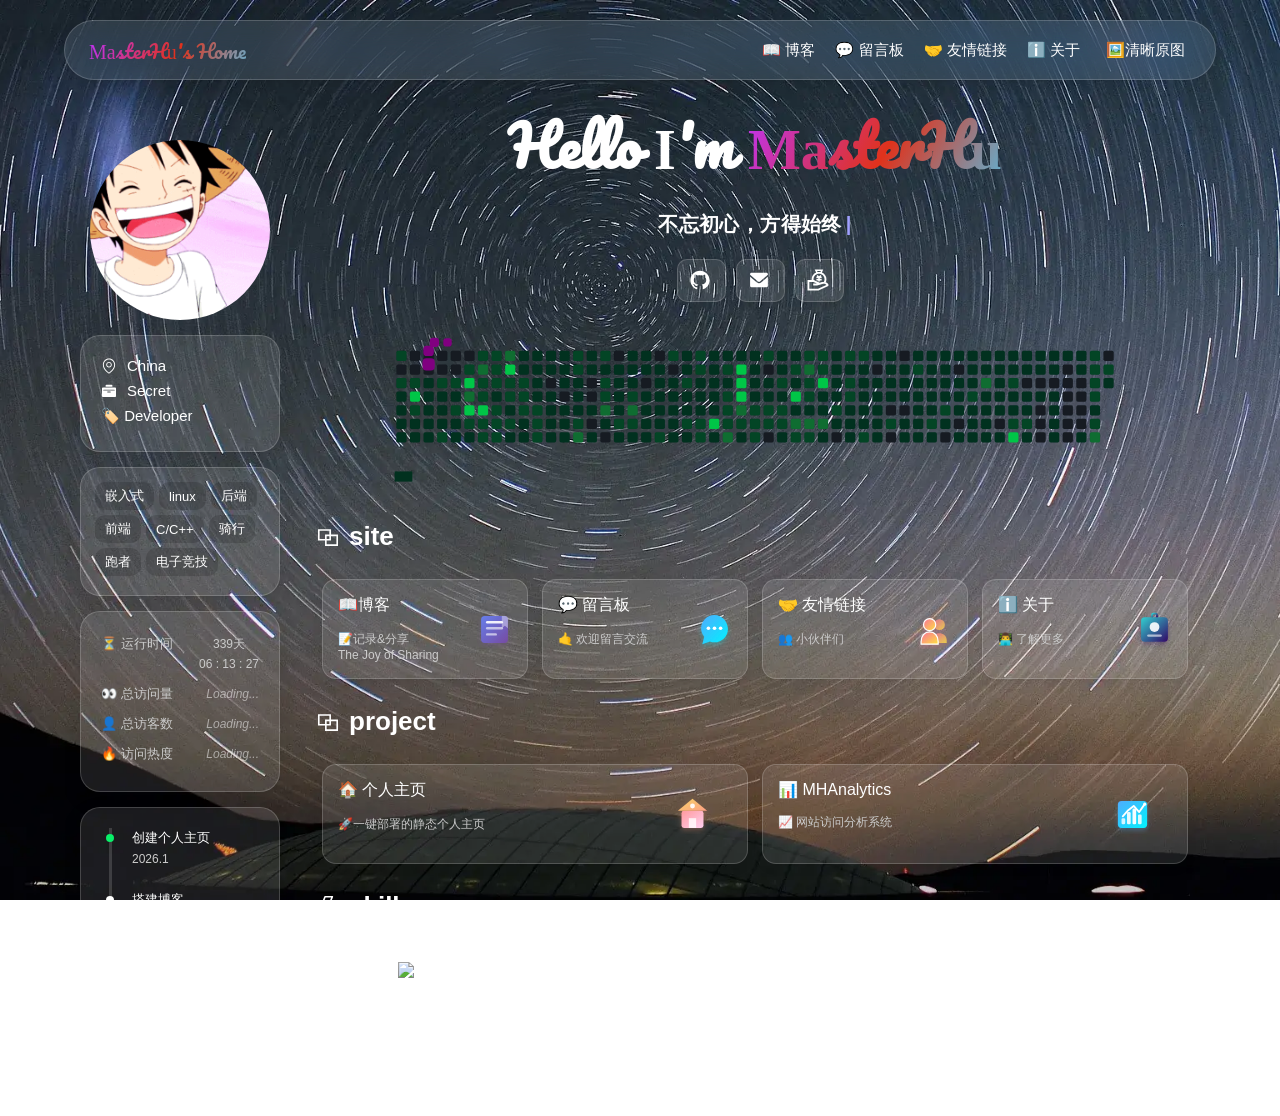
==== commit 0b4f768c: "⚡ perf: preload the viewport-matched background - 🖼️ media= queries load only the desktop or mobile " ====
--- a/index.html
+++ b/index.html
@@ -34,7 +34,9 @@
   <link rel="preconnect" href="https://registry.npmmirror.com">
   <link rel="preconnect" href="https://skillicons.dev" crossorigin>
   <link rel="preload" as="image" href="./static/img/avatar.gif">
-  <link rel="preload" as="image" href="./static/img/background.webp">
+  <!-- Load only the background that matches the current viewport -->
+  <link rel="preload" as="image" href="./static/img/background.webp" media="(min-width: 801px)">
+  <link rel="preload" as="image" href="./static/img/background-wap.webp" media="(max-width: 800px)">
   <link rel="preload" href="./static/fonts/Pacifico-Regular.ttf" as="font" type="font/ttf" crossorigin>
 
   <!-- Open Graph / Facebook Meta Tags -->
--- a/static/css/mobile.css
+++ b/static/css/mobile.css
@@ -19,6 +19,10 @@
     font-size: 14px;
   }
 
+  body.nav-open {
+    overflow: hidden;
+  }
+
   .mh-bg-filter {
     backdrop-filter: none;
     -webkit-backdrop-filter: none;
@@ -79,6 +83,8 @@
     white-space: nowrap;
     opacity: 0;
     pointer-events: none;
+    /* visibility also drops the collapsed menu out of the tab order */
+    visibility: hidden;
     
     /* Animation: Slide down + Scale from top-right */
     transform-origin: top right;
@@ -143,6 +149,7 @@
     opacity: 1;
     transform: translateY(0) scale(1);
     pointer-events: auto;
+    visibility: visible;
   }
 
   /* ==================================================
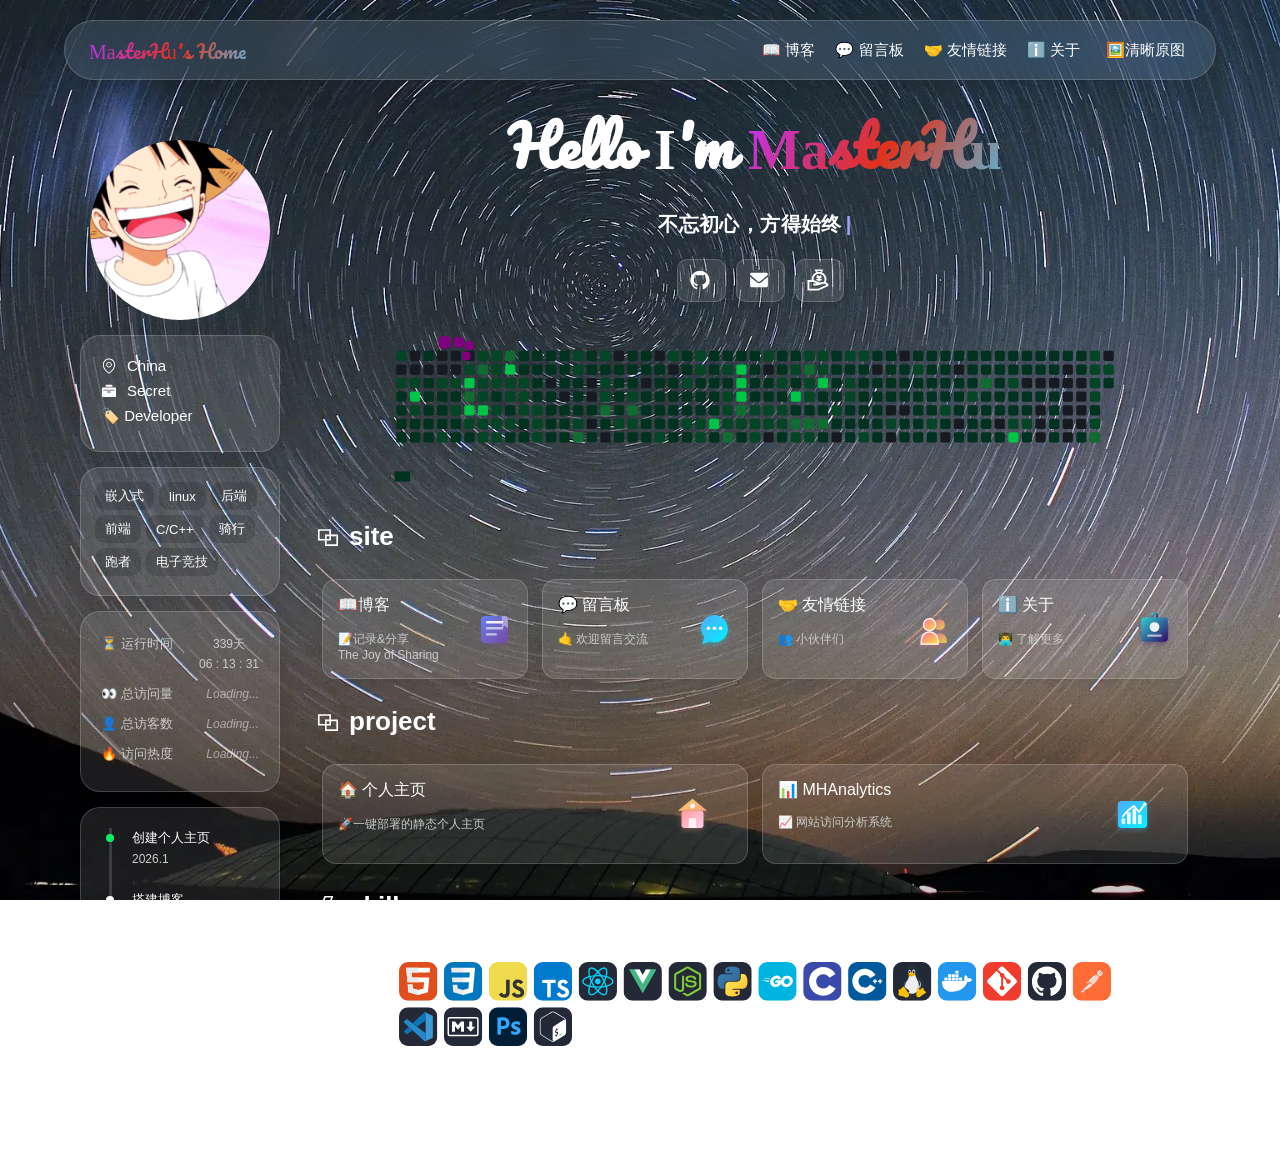
==== commit 26f0cc2e: "⚡ perf: self-host the skill icons - 📦 Serve the skill icon SVGs locally instead of hotlinking skilli" ====
--- a/index.html
+++ b/index.html
@@ -32,7 +32,6 @@
   <!-- Preload Critical Resources -->
   <!-- live2d is the only runtime third-party origin; no crossorigin — its no-CORS requests reuse this socket -->
   <link rel="preconnect" href="https://registry.npmmirror.com">
-  <link rel="preconnect" href="https://skillicons.dev" crossorigin>
   <link rel="preload" as="image" href="./static/img/avatar.gif">
   <!-- Load only the background that matches the current viewport -->
   <link rel="preload" as="image" href="./static/img/background.webp" media="(min-width: 801px)">
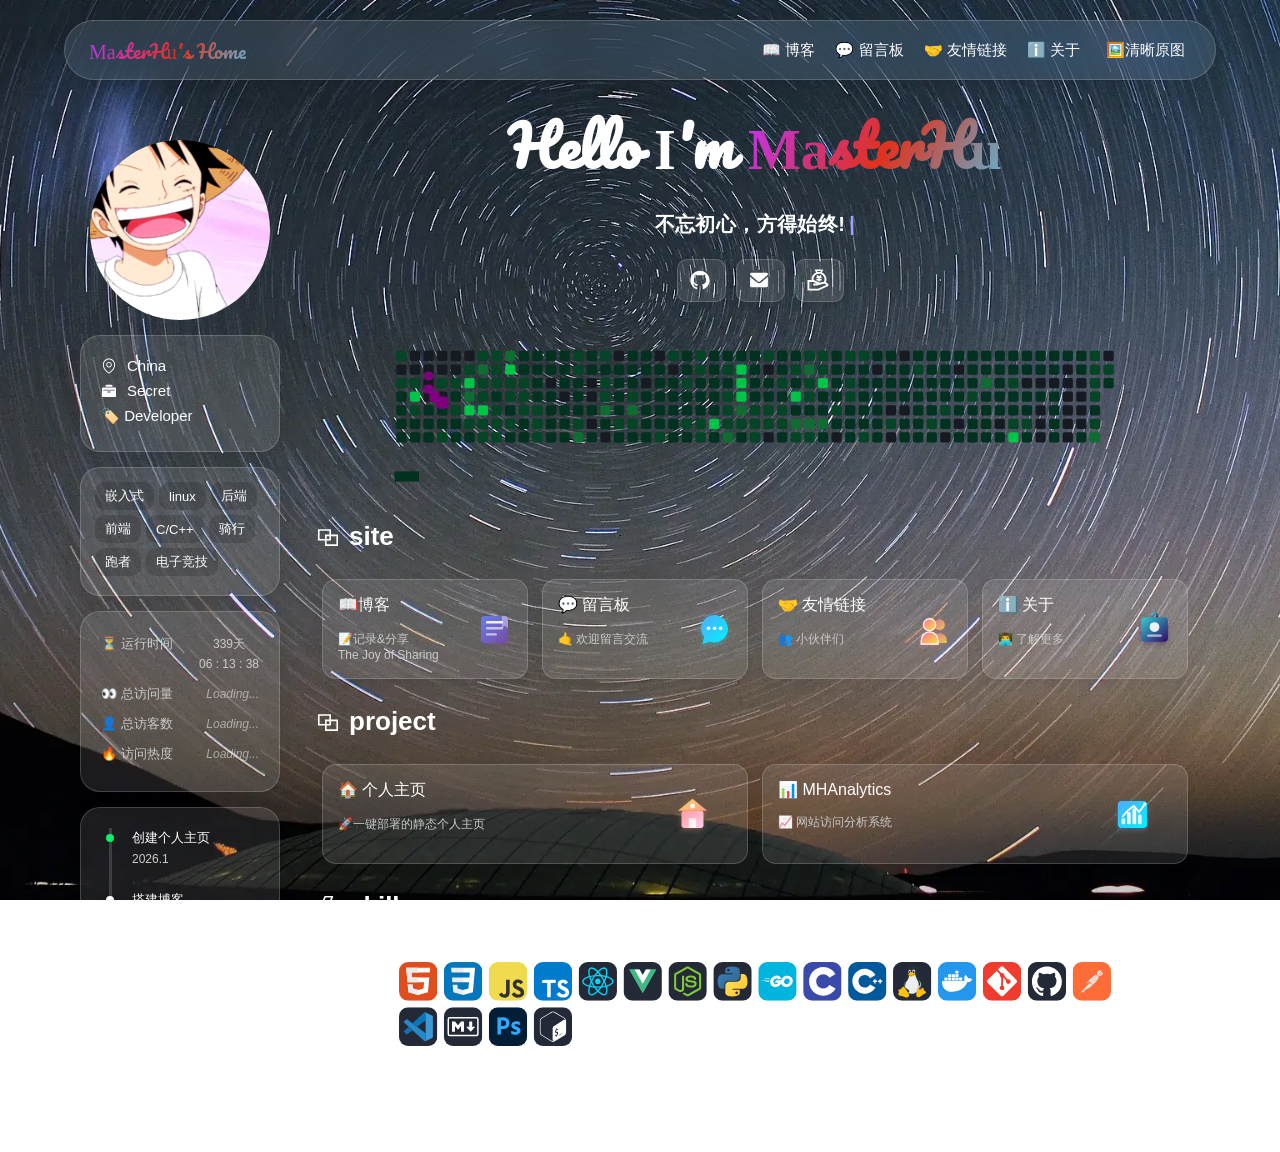
==== commit b92253df: "🚀 chore(release): v1.2.0 - ♿ a11y: ARIA, focus trap, keyboard nav, reduced motion, scroll-reveal - 🌈" ====
--- a/index.html
+++ b/index.html
@@ -22,6 +22,7 @@
   <meta name="description" content="MasterHu 的个人主页 - 记录、分享、成长。让每一次技术探索和生活感悟都有迹可循。">
   <meta name="keywords" content="masterhu,开发者,masterhu主页,masterhu homepage,个人主页,技术博客,开源项目,前端开发,后端开发,嵌入式开发">
   <meta name="author" content="MasterHu">
+  <meta name="generator" content="MasterHu Homepage Template v1.2.0">
   <meta name="theme-color" content="#667eea">
   <meta name="robots" content="index,follow">
   <meta name="googlebot" content="index,follow">
@@ -122,9 +123,9 @@
   </script>
 
   <!-- Stylesheets -->
-  <link rel="stylesheet" href="./static/css/style.css?v=1.1.0">
-  <link rel="stylesheet" href="./static/css/mobile.css?v=1.1.0">
-  <link rel="stylesheet" href="./static/css/theme.css?v=1.1.0">
+  <link rel="stylesheet" href="./static/css/style.css?v=1.2.0">
+  <link rel="stylesheet" href="./static/css/mobile.css?v=1.2.0">
+  <link rel="stylesheet" href="./static/css/theme.css?v=1.2.0">
 </head>
 
 <body>
@@ -279,6 +280,6 @@
     });
   </script>
 
-  <script src="./static/js/script.js?v=1.1.0" defer></script>
+  <script src="./static/js/script.js?v=1.2.0" defer></script>
 </body>
 </html>
--- a/static/css/style.css
+++ b/static/css/style.css
@@ -360,6 +360,16 @@
   backdrop-filter: blur(20px) saturate(180%);
   -webkit-backdrop-filter: blur(20px) saturate(180%);
 
+  /* .mh-scrolled tightens the pill and deepens its glass (added by script.js) */
+  transition: height 0.3s var(--modern-transition), background-color 0.3s ease,
+              box-shadow 0.3s ease, backdrop-filter 0.3s ease;
+}
+
+/* Scrolled state: shorter pill, heavier glass, deeper shadow */
+.mh-nav.mh-scrolled {
+  height: 50px;
+  background: var(--nav-bg-color-scrolled, rgba(0, 0, 0, 0.25));
+  box-shadow: 0 6px 28px rgba(0, 0, 0, 0.18);
 }
 
 .nav-container {
--- a/static/css/mobile.css
+++ b/static/css/mobile.css
@@ -252,6 +252,17 @@
     animation: none;
   }
 
+  /* Timeline: no hover on touch — always wrap instead of truncating */
+  .mh-timeline-text {
+    white-space: normal;
+    overflow: visible;
+    text-overflow: clip;
+  }
+
+  .mh-timeline-list {
+    scroll-snap-type: none;
+  }
+
   /* Live2D mascot covers the timeline and cards on narrow screens — hide it */
   #waifu {
     display: none !important;
--- a/static/css/theme.css
+++ b/static/css/theme.css
@@ -60,6 +60,7 @@
   /* Navbar background (More translucent) */
   --nav-bg-color: rgba(255, 255, 255, 0.1);
   /* Navbar background once the page is scrolled (deeper glass) */
+  --nav-bg-color-scrolled: rgba(255, 255, 255, 0.2);
   /* Navbar border color (reserved for user customization) */
   --nav-border-color: rgba(255, 255, 255, 0.2);
   /* Navbar shadow (reserved for user customization) */
@@ -126,6 +127,7 @@
   --back-filter-color: rgba(0, 0, 0, 0.3);
   
   --nav-bg-color: rgba(0, 0, 0, 0.4);
+  --nav-bg-color-scrolled: rgba(0, 0, 0, 0.55);
   --nav-border-color: rgba(255, 255, 255, 0.08);
   
   --timeline-line-color: rgba(255, 255, 255, 0.1);
@@ -155,6 +157,7 @@
   --icon-fill-color: #000000;
   
   --nav-bg-color: rgba(255, 255, 255, 0.6);
+  --nav-bg-color-scrolled: rgba(255, 255, 255, 0.8);
   --nav-border-color: rgba(0, 0, 0, 0.05);
   --nav-shadow: 0 8px 32px 0 rgba(31, 38, 135, 0.1);
   
@@ -184,6 +187,7 @@
   --back-filter-color: rgba(0, 0, 0, 0.19);
   
   --nav-bg-color: rgba(0, 0, 0, 0.2);
+  --nav-bg-color-scrolled: rgba(0, 0, 0, 0.38);
   --nav-border-color: rgba(255, 255, 255, 0.1);
   
   --timeline-line-color: rgba(255, 255, 255, 0.15);
@@ -210,6 +214,7 @@
   --icon-fill-color: #000000;
   
   --nav-bg-color: rgba(255, 255, 255, 0.5);
+  --nav-bg-color-scrolled: rgba(255, 255, 255, 0.72);
   --nav-border-color: rgba(255, 255, 255, 0.6);
   --nav-shadow: 0 8px 32px 0 rgba(31, 38, 135, 0.15);
   
@@ -243,6 +248,7 @@
   --icon-fill-color: #000000;
   
   --nav-bg-color: rgba(255, 255, 255, 0.8);
+  --nav-bg-color-scrolled: rgba(255, 255, 255, 0.95);
   --nav-border-color: rgba(0, 0, 0, 0.05);
   --nav-shadow: 0 4px 16px rgba(0, 0, 0, 0.05);
   
@@ -276,6 +282,7 @@
   --icon-fill-color: #ffffff;
   
   --nav-bg-color: rgba(28, 28, 30, 0.6);
+  --nav-bg-color-scrolled: rgba(28, 28, 30, 0.78);
   --nav-border-color: rgba(255, 255, 255, 0.1);
   --nav-shadow: 0 4px 24px rgba(0, 0, 0, 0.5);
   
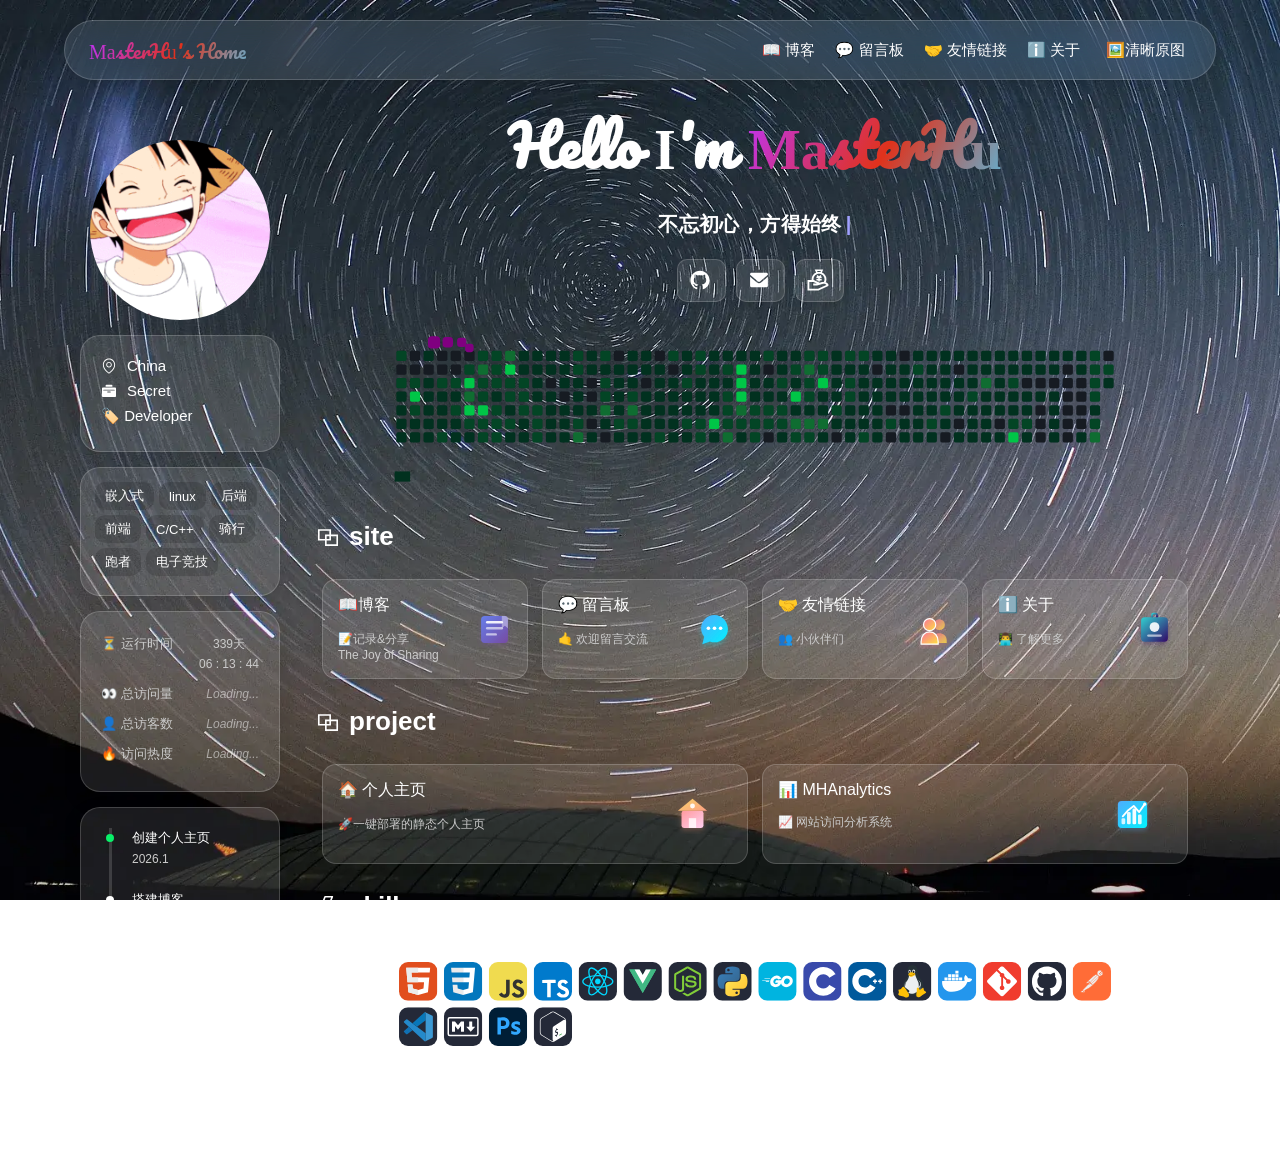
==== commit 0dfdc647: "🚀 chore(release): v1.2.1 Bump the CSS/JS cache version to 1.2.1 in index.html and 404.html." ====
--- a/index.html
+++ b/index.html
@@ -22,7 +22,7 @@
   <meta name="description" content="MasterHu 的个人主页 - 记录、分享、成长。让每一次技术探索和生活感悟都有迹可循。">
   <meta name="keywords" content="masterhu,开发者,masterhu主页,masterhu homepage,个人主页,技术博客,开源项目,前端开发,后端开发,嵌入式开发">
   <meta name="author" content="MasterHu">
-  <meta name="generator" content="MasterHu Homepage Template v1.2.0">
+  <meta name="generator" content="MasterHu Homepage Template v1.2.1">
   <meta name="theme-color" content="#667eea">
   <meta name="robots" content="index,follow">
   <meta name="googlebot" content="index,follow">
@@ -123,9 +123,9 @@
   </script>
 
   <!-- Stylesheets -->
-  <link rel="stylesheet" href="./static/css/style.css?v=1.2.0">
-  <link rel="stylesheet" href="./static/css/mobile.css?v=1.2.0">
-  <link rel="stylesheet" href="./static/css/theme.css?v=1.2.0">
+  <link rel="stylesheet" href="./static/css/style.css?v=1.2.1">
+  <link rel="stylesheet" href="./static/css/mobile.css?v=1.2.1">
+  <link rel="stylesheet" href="./static/css/theme.css?v=1.2.1">
 </head>
 
 <body>
@@ -280,6 +280,6 @@
     });
   </script>
 
-  <script src="./static/js/script.js?v=1.2.0" defer></script>
+  <script src="./static/js/script.js?v=1.2.1" defer></script>
 </body>
 </html>
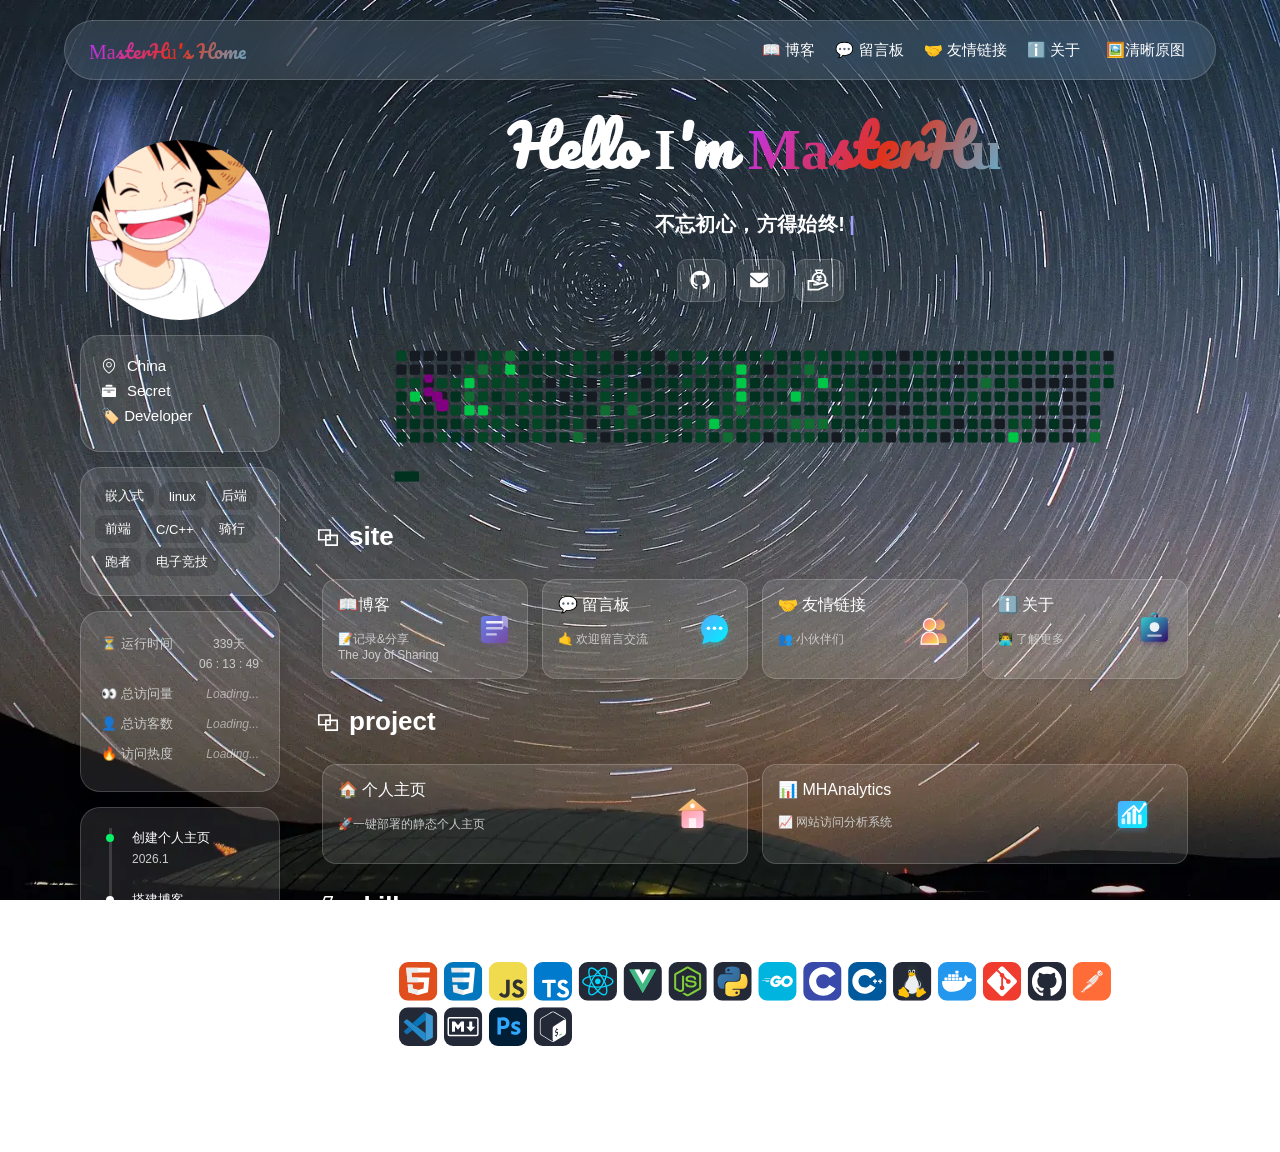
==== commit 76fc0b88: "🐛 fix(layout): tablet breakpoint and snake aspect ratio - 📱 Add a narrow-desktop layer at 1100px: ca" ====
--- a/index.html
+++ b/index.html
@@ -204,7 +204,7 @@
         <div class="hero-actions" id="hero-actions"></div>
 
         <div class="snake">
-          <img id="snake-img" alt="Snake Contribution Graph" loading="lazy" decoding="async" />
+          <img id="snake-img" alt="Snake Contribution Graph" width="880" height="192" loading="lazy" decoding="async" />
         </div>
       </header>
 
--- a/static/css/style.css
+++ b/static/css/style.css
@@ -911,8 +911,7 @@
 
 .snake img {
   width: 100%;
-  height: 100%;
-  object-fit: cover;
+  height: auto;
 }
 
 /* --- Sections Title --- */
@@ -978,6 +977,20 @@
 
 .mh-site-card.mh-in, .mh-project-card.mh-in {
   animation: mh-fade-in-up 0.6s cubic-bezier(0.2, 0.8, 0.2, 1) forwards;
+}
+
+/* --- Narrow desktop ---
+   Four card columns need ~190px each before titles wrap; and below this width
+   the mascot's speech bubble starts covering the sidebar timeline */
+@media (max-width: 1100px) {
+  #waifu {
+    display: none !important;
+  }
+
+  .mh-site-card,
+  .mh-project-card {
+    width: calc(50% - 14px);
+  }
 }
 
 /* Staggered Delays for Cards */
--- a/static/css/mobile.css
+++ b/static/css/mobile.css
@@ -263,11 +263,6 @@
     scroll-snap-type: none;
   }
 
-  /* Live2D mascot covers the timeline and cards on narrow screens — hide it */
-  #waifu {
-    display: none !important;
-  }
-
   /* ==================================================
    Content: Skills (Mobile Switch)
 ================================================== */
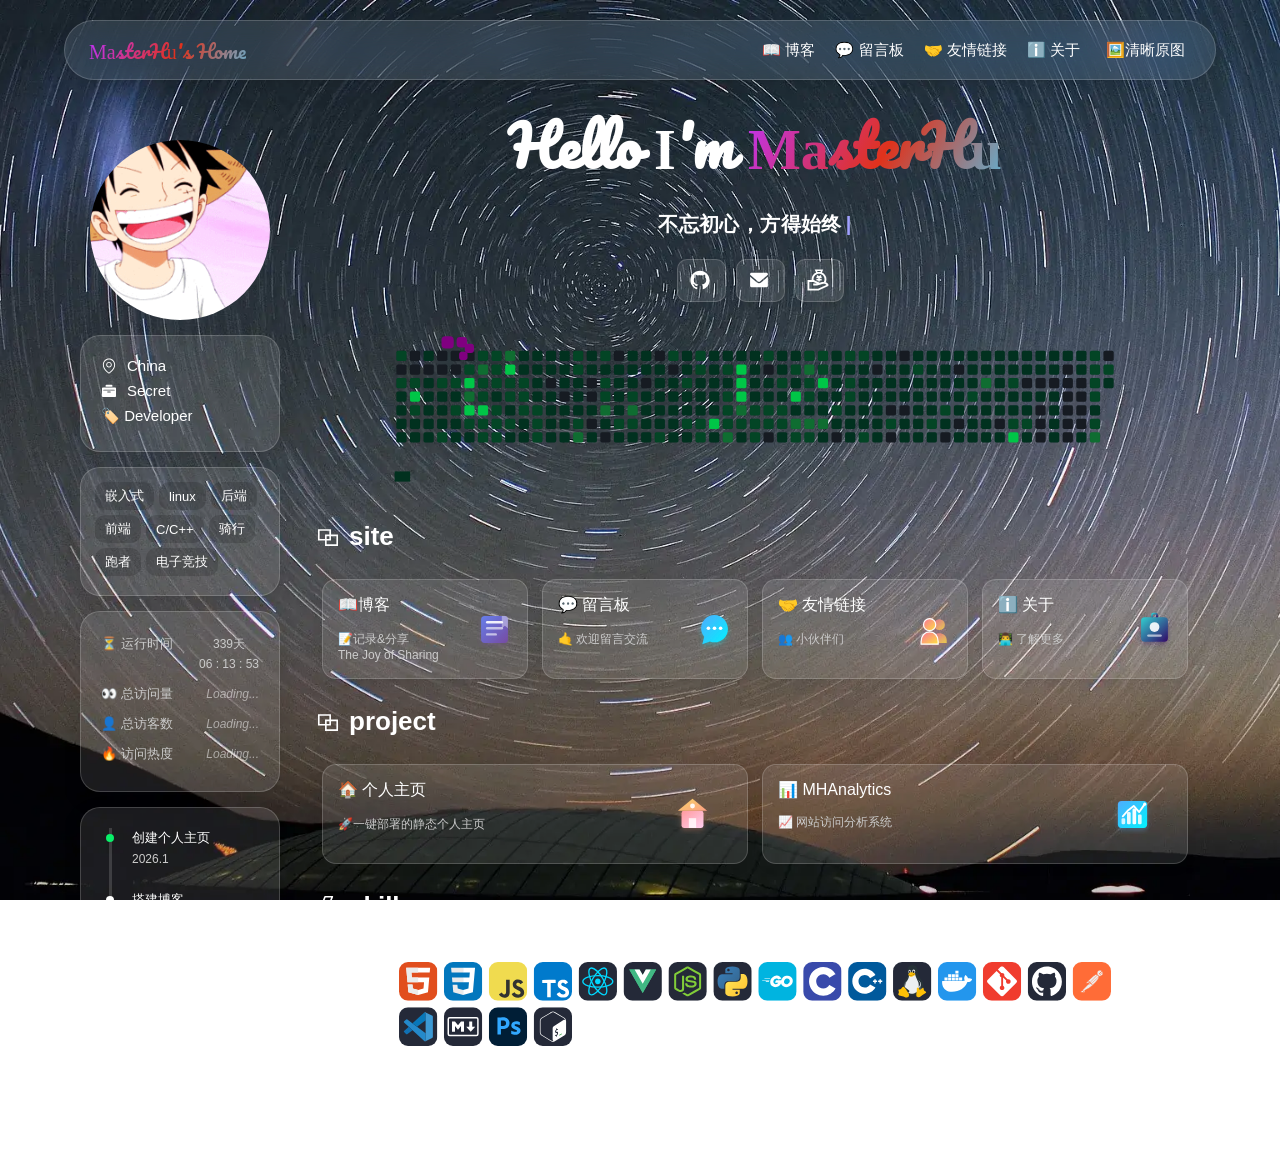
==== commit 6e347dec: "♿ fix(a11y): readable title and dynamic viewport heights - ♿ Drop the Unicode math-fraktur glyphs fr" ====
--- a/index.html
+++ b/index.html
@@ -17,7 +17,7 @@
   <!-- [CUSTOMIZE]: SEO metadata stays static on purpose — social crawlers
        do not execute JS, so og/twitter/jsonLd must be in the HTML.
        Rendered content is configured in static/js/config.js instead. -->
-  <title>𝓜𝓪𝓼𝓽𝓮𝓻𝓱𝓾 | 个人主页</title>
+  <title>MasterHu | 个人主页</title>
   <meta name="title" content="MasterHu | 个人主页">
   <meta name="description" content="MasterHu 的个人主页 - 记录、分享、成长。让每一次技术探索和生活感悟都有迹可循。">
   <meta name="keywords" content="masterhu,开发者,masterhu主页,masterhu homepage,个人主页,技术博客,开源项目,前端开发,后端开发,嵌入式开发">
--- a/static/css/style.css
+++ b/static/css/style.css
@@ -73,6 +73,8 @@
   width: 100%;
   height: 100%;
   min-height: 100vh;
+  /* Dynamic viewport height: iOS Safari's URL bar shrinks the 100vh viewport */
+  min-height: 100dvh;
   overflow-x: clip;
 
   font-family: var(--font-family-en), var(--font-family-zh);
@@ -1152,6 +1154,8 @@
   
   width: 100vw;
   height: 100vh;
+  /* Dynamic viewport height: keep the modal above the iOS Safari URL bar */
+  height: 100dvh;
   
   background: var(--modal-bg-color, rgba(0, 0, 0, 0.4));
   backdrop-filter: blur(24px) saturate(180%);
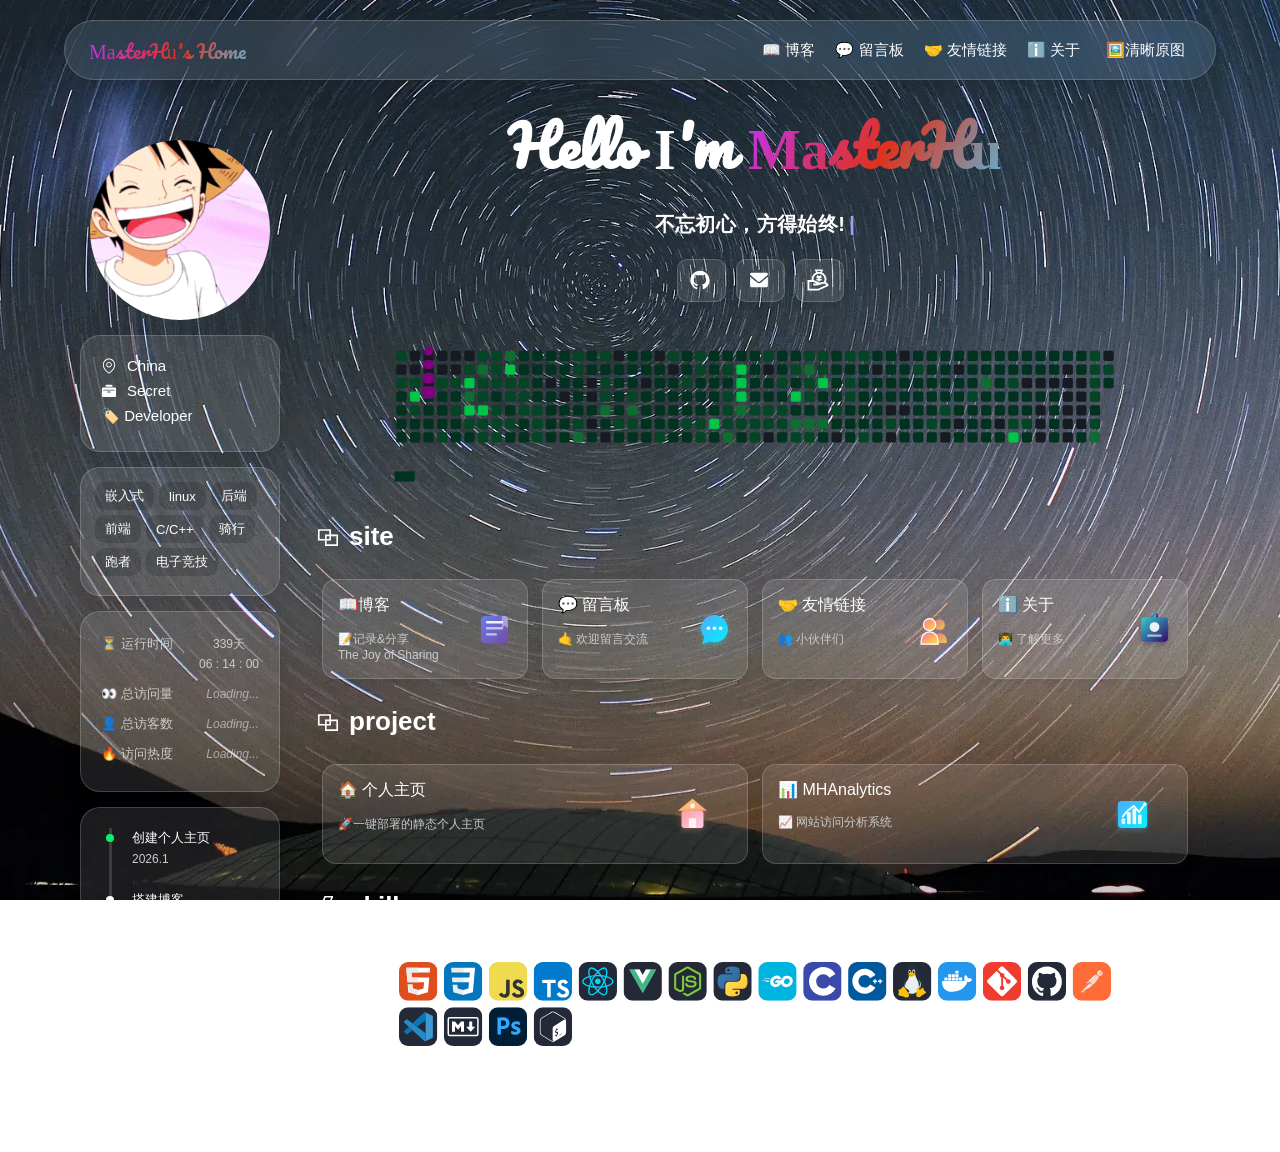
==== commit 880671de: "♿ fix(a11y): semantic heading outline and config-driven skills title - ♿ Hero greeting becomes the p" ====
--- a/index.html
+++ b/index.html
@@ -195,7 +195,7 @@
         <div class="avatar-mobile" id="hero-avatar"></div>
 
         <div class="hero-intro">
-          <div class="hero-greeting" id="hero-greeting"></div>
+          <h1 class="hero-greeting" id="hero-greeting"></h1>
           <div class="hero-motto" id="hero-motto" aria-hidden="true"></div>
           <span class="sr-only" id="hero-motto-alt"></span>
         </div>
@@ -212,14 +212,14 @@
         <div class="mh-sections-title">
           <svg class="icon" aria-hidden="true">
             <use href="./static/svg/icons.svg#icon-layout"></use>
-          </svg><span id="site-section-title"></span>
+          </svg><h2 id="site-section-title"></h2>
         </div>
         <div class="mh-site-grid" id="site-grid"></div>
 
         <div class="mh-sections-title">
           <svg class="icon" aria-hidden="true">
             <use href="./static/svg/icons.svg#icon-layout"></use>
-          </svg><span id="project-section-title"></span>
+          </svg><h2 id="project-section-title"></h2>
         </div>
         <div class="mh-project-grid" id="project-grid"></div>
       </section>
@@ -228,7 +228,7 @@
         <div class="mh-sections-title">
           <svg class="icon" aria-hidden="true">
             <use href="./static/svg/icons.svg#icon-skills"></use>
-          </svg>skills
+          </svg><h2 id="skills-section-title"></h2>
         </div>
         <div class="mh-skills" id="skills"></div>
       </section>
--- a/static/css/style.css
+++ b/static/css/style.css
@@ -938,6 +938,13 @@
   transform: translateY(-5px) scale(1.02);
 }
 
+/* Section headings inherit the title bar's type size instead of the UA's
+   h2 default (1.5em), which would double the intended 26px */
+.mh-sections-title h2 {
+  font-size: inherit;
+  font-weight: inherit;
+}
+
 /* --- Grids (Site & Project) --- */
 .mh-site-grid, .mh-project-grid {
   display: flex;
